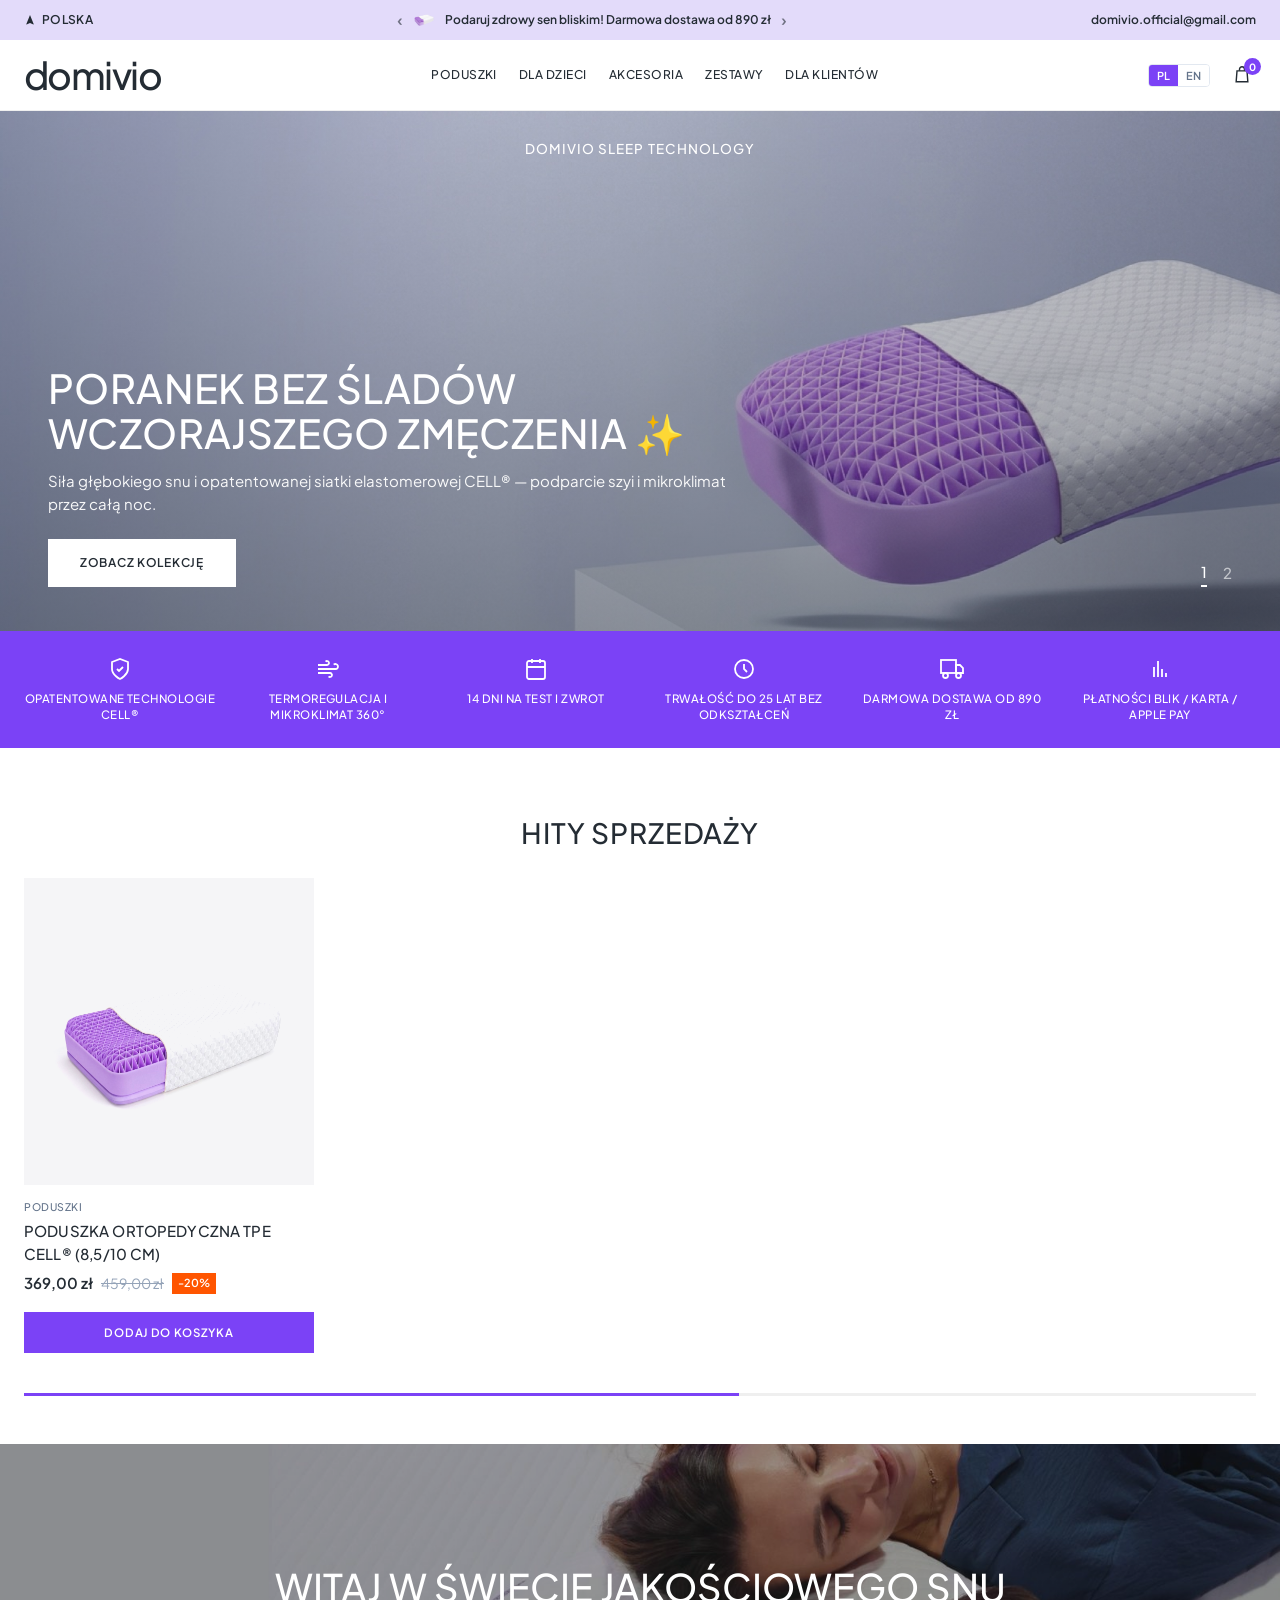
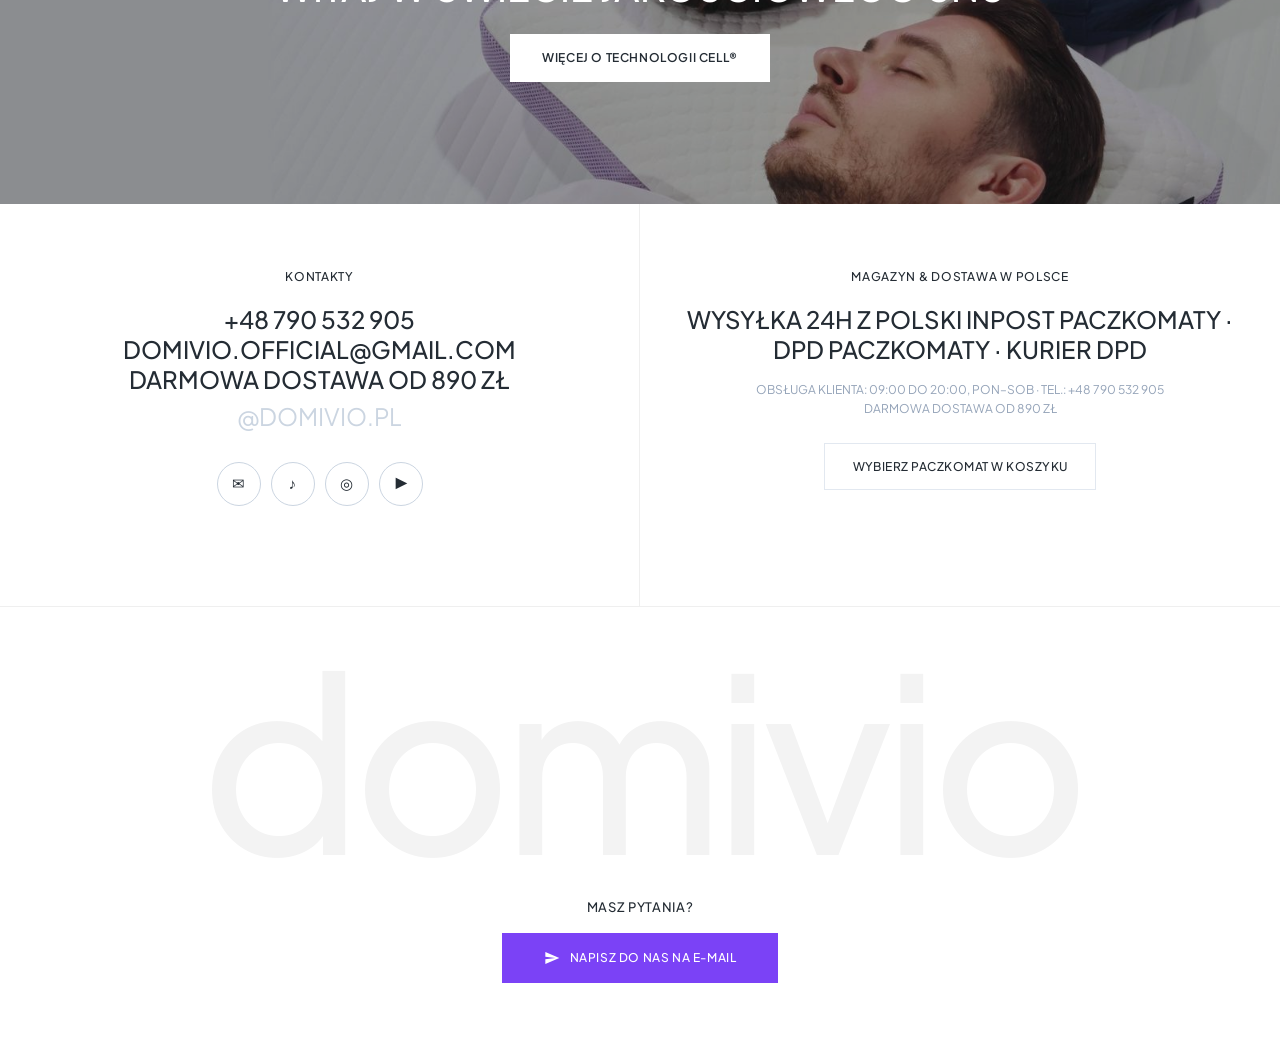
==== index.html @ 20918d2a "Remove header icons, PDP delivery & violet section, add phone +48790532905, enable editable PDP tabs" ====
<!DOCTYPE html>
<html lang="pl">
<head>
  <meta charset="UTF-8" />
  <meta name="viewport" content="width=device-width, initial-scale=1.0" />
  <title>Oficjalny sklep domivio — produkty do snu nowej generacji CELL®</title>
  <meta name="description" content="Innowacyjne poduszki ortopedyczne i materace z hipoalergiczną siatką elastomerową TPE CELL®. Darmowa dostawa od 890 zł." />
  <meta name="theme-color" content="#7B42F6" />
  <meta property="og:type" content="website" />
  <meta property="og:title" content="domivio — Poduszki i materace nowej generacji CELL®" />
  <meta property="og:description" content="Hipoalergiczna siatka elastomerowa TPE CELL® — zero ucisku, mikroklimat 360° i darmowa dostawa od 890 zł." />
  <meta property="og:image" content="darwin_hero_1.jpg" />
  <link rel="preload" as="image" href="darwin_hero_1.jpg" fetchpriority="high" />
  <link rel="preconnect" href="https://fonts.googleapis.com">
  <link rel="preconnect" href="https://fonts.gstatic.com" crossorigin>
  <link href="https://fonts.googleapis.com/css2?family=Inter:wght@400;500;600;700&family=Plus+Jakarta+Sans:wght@400;500;600;700;800&display=swap" rel="stylesheet">
  <link rel="stylesheet" href="styles.css" />
  <script type="application/ld+json">
  {
    "@context": "https://schema.org",
    "@type": "Organization",
    "name": "Domivio Sleep Polska",
    "url": "https://domivio-official.com",
    "email": "domivio.official@gmail.com",
    "description": "Innowacyjne poduszki anatomiczne i materace hybrydowe z siatką elastomerową TPE CELL®."
  }
  </script>
</head>
<body>

  <!-- 1. Top Lavender Announcement Bar (1:1 Darwin) -->
  <div class="dw-topbar">
    <div class="dw-topbar__inner">
      <div class="dw-topbar__city">
        <svg width="12" height="12" viewBox="0 0 24 24" fill="currentColor"><path d="M12 2L4.5 20.29l.71.71L12 18l6.79 3 .71-.71z"/></svg>
        <span data-i18n="top_city">POLSKA</span>
      </div>
      <div class="dw-topbar__promo">
        <span class="dw-topbar__arrow">‹</span>
        <img src="darwin_gift_icon.png" alt="" class="dw-topbar__gift" />
        <span data-i18n="top_promo">Podaruj zdrowy sen bliskim! Darmowa dostawa od 890 zł</span>
        <span class="dw-topbar__arrow">›</span>
      </div>
      <a href="mailto:domivio.official@gmail.com" class="dw-topbar__phone">domivio.official@gmail.com</a>
    </div>
  </div>

  <!-- 2. Main White Sticky Header (1:1 Darwin) -->
  <header class="dw-header">
    <div class="dw-header__inner">
      <a href="#" class="dw-logo" onclick="if(window.closeProductModal) closeProductModal();">domivio</a>

      <nav class="dw-nav">
        <a href="#catalog" class="dw-nav__link" onclick="if(window.closeProductModal) closeProductModal(); filterCatalog('poduszki')" data-i18n="nav_pillows">PODUSZKI</a>
        <a href="#catalog" class="dw-nav__link" onclick="if(window.closeProductModal) closeProductModal(); filterCatalog('dla-dzieci')" data-i18n="nav_kids">DLA DZIECI</a>
        <a href="#catalog" class="dw-nav__link" onclick="if(window.closeProductModal) closeProductModal(); filterCatalog('akcesoria')" data-i18n="nav_accessories">AKCESORIA</a>
        <a href="#catalog" class="dw-nav__link" onclick="if(window.closeProductModal) closeProductModal(); filterCatalog('zestawy')" data-i18n="nav_gifts">ZESTAWY</a>
        <a href="#faq" class="dw-nav__link" onclick="if(window.closeProductModal) closeProductModal();" data-i18n="nav_customers">DLA KLIENTÓW</a>
      </nav>

      <div class="dw-header__icons">
        <div class="dw-lang">
          <button type="button" class="dw-lang__btn is-active" data-lang-btn="pl" onclick="setDomivioLang('pl')">PL</button>
          <button type="button" class="dw-lang__btn" data-lang-btn="en" onclick="setDomivioLang('en')">EN</button>
        </div>
        <button type="button" class="dw-icon-btn dw-bag-btn" onclick="openCartDrawer()" aria-label="Koszyk">
          <svg width="20" height="20" viewBox="0 0 24 24" fill="none" stroke="currentColor" stroke-width="1.7"><path d="M6 7h12l1 13H5L6 7z"/><path d="M9 7V5a3 3 0 0 1 6 0v2"/></svg>
          <span class="dw-bag-badge" id="headerCartCount">0</span>
        </button>
      </div>
    </div>
    <nav class="dw-mobile-nav" aria-label="Kategorie mobilne">
      <a href="#catalog" onclick="if(window.closeProductModal) closeProductModal(); filterCatalog('all')">WSZYSTKIE</a>
      <a href="#catalog" onclick="if(window.closeProductModal) closeProductModal(); filterCatalog('poduszki')" data-i18n="nav_pillows">PODUSZKI</a>
      <a href="#catalog" onclick="if(window.closeProductModal) closeProductModal(); filterCatalog('dla-dzieci')" data-i18n="nav_kids">DLA DZIECI</a>
      <a href="#catalog" onclick="if(window.closeProductModal) closeProductModal(); filterCatalog('akcesoria')" data-i18n="nav_accessories">AKCESORIA</a>
      <a href="#catalog" onclick="if(window.closeProductModal) closeProductModal(); filterCatalog('zestawy')" data-i18n="nav_gifts">ZESTAWY</a>
      <a href="#faq" onclick="if(window.closeProductModal) closeProductModal();" data-i18n="contacts_label">KONTAKTY</a>
    </nav>
  </header>

  <main id="homeMainView">
  <!-- 3. Full-Width Hero Banner Slider (1:1 Darwin) -->
  <section class="dw-hero">
    <div class="dw-hero__slide is-active" id="dwHeroSlide1" style="background-image: url('darwin_hero_1.jpg');">
      <div class="dw-hero__overlay">
        <div class="dw-hero__collab" data-i18n="slide1_collab">DOMIVIO SLEEP TECHNOLOGY</div>
        <div class="dw-hero__bottom">
          <div class="dw-hero__content">
            <h1 class="dw-hero__title" data-i18n="slide1_title">PORANEK BEZ ŚLADÓW WCZORAJSZEGO ZMĘCZENIA ✨</h1>
            <p class="dw-hero__sub" data-i18n="slide1_sub">Siła głębokiego snu i opatentowanej siatki elastomerowej CELL® — podparcie szyi i mikroklimat przez całą noc.</p>
            <a href="#catalog" class="dw-hero__btn" data-i18n="slide1_btn">ZOBACZ KOLEKCJĘ</a>
          </div>
          <div class="dw-hero__pager">
            <button type="button" class="dw-hero__page is-active" onclick="switchDarwinSlide(1)">1</button>
            <button type="button" class="dw-hero__page" onclick="switchDarwinSlide(2)">2</button>
          </div>
        </div>
      </div>
    </div>
    <div class="dw-hero__slide" id="dwHeroSlide2" style="background-image: url('darwin_hero_2.jpg'); display: none;">
      <div class="dw-hero__overlay">
        <div class="dw-hero__collab" data-i18n="slide2_collab">TESTUJ PRZEZ 14 DNI W DOMU</div>
        <div class="dw-hero__bottom">
          <div class="dw-hero__content">
            <h2 class="dw-hero__title" data-i18n="slide2_title">PODUSZKI I MATERACE NOWEJ GENERACJI CELL®</h2>
            <p class="dw-hero__sub" data-i18n="slide2_sub">Elastyczna kratownica TPE redukuje nacisk, zapobiega zagnieceniom na twarzy i odprowadza ciepło 360°.</p>
            <a href="#catalog" class="dw-hero__btn" data-i18n="slide2_btn">WYBIERZ SWÓJ MODEL</a>
          </div>
          <div class="dw-hero__pager">
            <button type="button" class="dw-hero__page" onclick="switchDarwinSlide(1)">1</button>
            <button type="button" class="dw-hero__page is-active" onclick="switchDarwinSlide(2)">2</button>
          </div>
        </div>
      </div>
    </div>
  </section>

  <!-- 4. Electric Violet Feature Strip (#7B42F6 — 1:1 Darwin) -->
  <section class="dw-violet-bar">
    <div class="dw-violet-bar__grid">
      <div class="dw-violet-bar__item">
        <svg width="24" height="24" viewBox="0 0 24 24" fill="none" stroke="currentColor" stroke-width="1.8"><path d="M12 22s8-4 8-10V5l-8-3-8 3v7c0 6 8 10 8 10z"/><path d="M9 12l2 2 4-4"/></svg>
        <span data-i18n="feat_1">OPATENTOWANE TECHNOLOGIE CELL®</span>
      </div>
      <div class="dw-violet-bar__item">
        <svg width="24" height="24" viewBox="0 0 24 24" fill="none" stroke="currentColor" stroke-width="1.8"><path d="M9.59 4.59A2 2 0 1 1 11 8H2m10.59 11.41A2 2 0 1 0 14 16H2m15.73-8.27A2.5 2.5 0 1 1 19.5 12H2"/></svg>
        <span data-i18n="feat_2">TERMOREGULACJA I MIKROKLIMAT 360°</span>
      </div>
      <div class="dw-violet-bar__item">
        <svg width="24" height="24" viewBox="0 0 24 24" fill="none" stroke="currentColor" stroke-width="1.8"><rect x="3" y="4" width="18" height="18" rx="2"/><path d="M16 2v4M8 2v4M3 10h18"/></svg>
        <span data-i18n="feat_3">14 DNI NA TEST I ZWROT</span>
      </div>
      <div class="dw-violet-bar__item">
        <svg width="24" height="24" viewBox="0 0 24 24" fill="none" stroke="currentColor" stroke-width="1.8"><circle cx="12" cy="12" r="9"/><path d="M12 7v5l3 3"/></svg>
        <span data-i18n="feat_4">TRWAŁOŚĆ DO 25 LAT BEZ ODKSZTAŁCEŃ</span>
      </div>
      <div class="dw-violet-bar__item">
        <svg width="24" height="24" viewBox="0 0 24 24" fill="none" stroke="currentColor" stroke-width="1.8"><rect x="1" y="3" width="15" height="13"/><polygon points="16 8 20 8 23 11 23 16 16 16 16 8"/><circle cx="5.5" cy="18.5" r="2.5"/><circle cx="18.5" cy="18.5" r="2.5"/></svg>
        <span data-i18n="feat_5">DARMOWA DOSTAWA OD 890 ZŁ</span>
      </div>
      <div class="dw-violet-bar__item">
        <svg width="24" height="24" viewBox="0 0 24 24" fill="none" stroke="currentColor" stroke-width="1.8"><path d="M6 20V10M10 20V4M14 20v-8M18 20v-4"/></svg>
        <span data-i18n="feat_6">PŁATNOŚCI BLIK / KARTA / APPLE PAY</span>
      </div>
    </div>
  </section>

  <!-- 5. HITY SPRZEDAŻY — Product Grid -->
  <section class="dw-hits" id="catalog">
    <div class="dw-container">
      <h2 class="dw-section-title" data-i18n="hits_title">HITY SPRZEDAŻY</h2>

      <div class="dw-product-grid" id="productGrid"></div>

      <div class="dw-progress-line">
        <div class="dw-progress-line__fill"></div>
      </div>
    </div>
  </section>

  <!-- 8. Full-Width Welcome to Quality Sleep Banner -->
  <section class="dw-welcome-banner" style="background-image: url('darwin_welcome_sleep.jpg');">
    <div class="dw-welcome-banner__overlay">
      <h2 class="dw-welcome-banner__title" data-i18n="welcome_banner_title">WITAJ W ŚWIECIE<br>JAKOŚCIOWEGO SNU</h2>
      <a href="#catalog" class="dw-welcome-banner__btn" data-i18n="welcome_banner_btn">WIĘCEJ O TECHNOLOGII CELL®</a>
    </div>
  </section>

  <!-- 9. Split 50/50 KONTAKTY & MAGAZYN / DOSTAWA Section -->
  <section class="dw-contacts-split" id="faq">
    <div class="dw-contacts-split__col">
      <div class="dw-contacts-split__label" data-i18n="contacts_label">KONTAKTY</div>
      <a href="tel:+48790532905" class="dw-contacts-split__big">+48 790 532 905</a>
      <a href="mailto:domivio.official@gmail.com" class="dw-contacts-split__big">DOMIVIO.OFFICIAL@GMAIL.COM</a>
      <div class="dw-contacts-split__big">DARMOWA DOSTAWA OD 890 ZŁ</div>
      <div class="dw-contacts-split__handle">@DOMIVIO.PL</div>

      <div class="dw-social-circles">
        <a href="mailto:domivio.official@gmail.com" class="dw-social-circle" aria-label="Email">✉</a>
        <a href="#catalog" class="dw-social-circle" aria-label="TikTok">♪</a>
        <a href="#catalog" class="dw-social-circle" aria-label="Instagram">◎</a>
        <a href="#catalog" class="dw-social-circle" aria-label="YouTube">▶</a>
      </div>
    </div>

    <div class="dw-contacts-split__col">
      <div class="dw-contacts-split__label" data-i18n="showroom_label">MAGAZYN & DOSTAWA W POLSCE</div>
      <div class="dw-contacts-split__big" data-i18n="showroom_title">WYSYŁKA 24H Z POLSKI<br>INPOST PACZKOMATY · DPD PACZKOMATY · KURIER DPD</div>
      <p class="dw-contacts-split__hours" data-i18n="showroom_hours">
        OBSŁUGA KLIENTA: 09:00 DO 20:00, PON–SOB · TEL.: +48 790 532 905<br>
        DARMOWA DOSTAWA OD 890 ZŁ
      </p>

      <button type="button" class="dw-outline-btn" onclick="openCartDrawer()" data-i18n="showroom_btn">
        WYBIERZ PACZKOMAT W KOSZYKU
      </button>
    </div>
  </section>
  </main>

  <!-- Full-Page Product View (#pdpPageView) -->
  <main id="pdpPageView" class="dw-pdp" style="display: none;"></main>

  <!-- 10. Giant Watermark Logo + Violet CTA -->
  <section class="dw-watermark-sec">
    <div class="dw-watermark-logo" aria-hidden="true">domivio</div>
    <div class="dw-questions-box">
      <div class="dw-questions-box__label" data-i18n="questions_label">MASZ PYTANIA?</div>
      <a href="mailto:domivio.official@gmail.com" class="dw-questions-box__btn">
        <svg width="16" height="16" viewBox="0 0 24 24" fill="currentColor"><path d="M2.01 21L23 12 2.01 3 2 10l15 2-15 2z"/></svg>
        <span data-i18n="questions_btn">NAPISZ DO NAS NA E-MAIL</span>
      </a>
    </div>
  </section>

  <!-- Product Detail & Bundle Modal -->
  <div class="pdp-modal" id="pdpModal" role="dialog" aria-modal="true">
    <div class="pdp-modal__backdrop" onclick="closeProductModal()"></div>
    <div class="pdp-modal__dialog">
      <button type="button" class="pdp-modal__close" onclick="closeProductModal()">✕</button>
      <div id="pdpModalContent"></div>
    </div>
  </div>

  <!-- Slide-Out Cart Drawer -->
  <div class="cart-drawer" id="cartDrawer" role="dialog" aria-modal="true">
    <div class="cart-drawer__backdrop" onclick="closeCartDrawer()"></div>
    <div class="cart-drawer__panel">
      <div class="cart-drawer__header">
        <div class="cart-drawer__title" data-i18n="cart_title">TWÓJ KOSZYK</div>
        <button type="button" class="cart-drawer__close" onclick="closeCartDrawer()">✕</button>
      </div>

      <!-- Free Shipping Progress Bar -->
      <div class="ship-bar">
        <div class="ship-bar__label" id="shipBarLabel"></div>
        <div class="ship-bar__track">
          <div class="ship-bar__fill" id="shipBarFill"></div>
        </div>
      </div>

      <div class="cart-drawer__body">
        <div id="cartItemsContainer"></div>
        <div id="cartUpsellsContainer"></div>
      </div>

      <div class="cart-drawer__footer" id="cartDrawerFooter">
        <div class="cart-summary-row">
          <span data-i18n="cart_subtotal">Wartość produktów:</span>
          <span id="cartSubtotalVal">0,00 zł</span>
        </div>
        <div class="cart-summary-row" id="cartShippingRow" style="display: none;">
          <span data-i18n="cart_shipping_row">Dostawa:</span>
          <span id="cartShippingVal">0,00 zł</span>
        </div>
        <div class="cart-summary-total">
          <span data-i18n="cart_total">DO ZAPŁATY:</span>
          <span id="cartTotalVal">0,00 zł</span>
        </div>

        <button type="button" class="checkout-btn" onclick="proceedToShopifyCheckout()" data-i18n="cart_checkout_btn">
          PRZEJDŹ DO BEZPIECZNEJ PŁATNOŚCI (BLIK / KARTA) →
        </button>
        <p class="checkout-btn__note" data-i18n="cart_checkout_note">
          Szyfrowana płatność obsługiwana przez Shopify.
        </p>
      </div>
    </div>
  </div>

  <!-- Toast Notification -->
  <div class="toast" id="cartToast">
    <span>✅</span>
    <span id="cartToastMsg">Dodano do koszyka!</span>
  </div>

  <!-- Scripts -->
  <script src="products.js"></script>
  <script src="app.js"></script>
</body>
</html>
---- styles.css ----
/* ==========================================================================
   DOMIVIO (Darwin Sleep 1:1 Polish Edition) — Optimized Storefront Stylesheet
   Palette: #FFFFFF · #F5F5F7 · #242C34 · #7B42F6 (Electric Violet) · #C6FF00 · #FF006B
   ========================================================================== */

*, *::before, *::after {
  box-sizing: border-box;
  margin: 0;
  padding: 0;
}

html {
  scroll-behavior: smooth;
  font-family: 'Plus Jakarta Sans', 'Inter', -apple-system, BlinkMacSystemFont, sans-serif;
  color: #242C34;
  background: #FFFFFF;
  -webkit-font-smoothing: antialiased;
}

body {
  background: #FFFFFF;
  color: #242C34;
  font-family: 'Plus Jakarta Sans', 'Inter', -apple-system, BlinkMacSystemFont, sans-serif;
  line-height: 1.5;
  overflow-x: hidden;
}

a {
  color: inherit;
  text-decoration: none;
}

button, select, input {
  font-family: inherit;
}

button {
  cursor: pointer;
}

.dw-container {
  max-width: 1380px;
  margin: 0 auto;
  padding: 0 24px;
}

/* ── 1. Top Lavender Announcement Bar (#E3DBFA) ─────────────────────────── */
.dw-topbar {
  background: #E3DBFA;
  color: #242C34;
  font-size: 12px;
  font-weight: 600;
  padding: 8px 24px;
}
.dw-topbar__inner {
  max-width: 1380px;
  margin: 0 auto;
  display: flex;
  align-items: center;
  justify-content: space-between;
  gap: 12px;
}
.dw-topbar__city {
  display: inline-flex;
  align-items: center;
  gap: 6px;
  text-transform: uppercase;
  letter-spacing: 0.03em;
}
.dw-topbar__promo {
  display: inline-flex;
  align-items: center;
  gap: 10px;
  font-weight: 600;
}
.dw-topbar__gift {
  width: 22px;
  height: 22px;
  object-fit: contain;
}
.dw-topbar__arrow {
  font-size: 16px;
  opacity: 0.6;
}
.dw-topbar__phone {
  font-weight: 600;
  color: #242C34;
}

/* ── 2. Main White Sticky Header ────────────────────────────────────────── */
.dw-header {
  position: sticky;
  top: 0;
  z-index: 100;
  background: rgba(255, 255, 255, 0.97);
  backdrop-filter: blur(10px);
  -webkit-backdrop-filter: blur(10px);
  border-bottom: 1px solid #EFEFEF;
}
.dw-header__inner {
  max-width: 1380px;
  margin: 0 auto;
  padding: 16px 24px;
  display: flex;
  align-items: center;
  justify-content: space-between;
  gap: 20px;
}
.dw-logo {
  font-size: 38px;
  font-weight: 500;
  letter-spacing: -0.04em;
  color: #242C34;
  line-height: 1;
}
.dw-nav {
  display: flex;
  align-items: center;
  gap: 22px;
  flex-wrap: wrap;
}
.dw-nav__link {
  font-size: 12px;
  font-weight: 500;
  letter-spacing: 0.04em;
  text-transform: uppercase;
  color: #242C34;
  transition: color 0.15s;
}
.dw-nav__link:hover {
  color: #7B42F6;
}
.dw-header__icons {
  display: flex;
  align-items: center;
  gap: 14px;
}
.dw-lang {
  display: inline-flex;
  border: 1px solid #E2E8F0;
  border-radius: 4px;
  overflow: hidden;
  margin-right: 4px;
}
.dw-lang__btn {
  background: #FFFFFF;
  border: none;
  padding: 4px 8px;
  font-size: 11px;
  font-weight: 600;
  color: #64748B;
}
.dw-lang__btn.is-active {
  background: #7B42F6;
  color: #FFFFFF;
}
.dw-icon-btn {
  background: none;
  border: none;
  color: #242C34;
  display: inline-flex;
  align-items: center;
  justify-content: center;
  position: relative;
  padding: 4px;
  transition: color 0.15s;
}
.dw-icon-btn:hover {
  color: #7B42F6;
}
.dw-bag-badge {
  position: absolute;
  top: -3px;
  right: -5px;
  background: #7B42F6;
  color: #FFFFFF;
  font-size: 10px;
  font-weight: 700;
  width: 17px;
  height: 17px;
  border-radius: 50%;
  display: inline-flex;
  align-items: center;
  justify-content: center;
}

/* Mobile Quick-Filter Category Bar (shown on < 960px) */
.dw-mobile-nav {
  display: none;
  overflow-x: auto;
  white-space: nowrap;
  gap: 16px;
  padding: 10px 20px;
  border-top: 1px solid #F1F5F9;
  background: #FFFFFF;
  scrollbar-width: none;
}
.dw-mobile-nav::-webkit-scrollbar {
  display: none;
}
.dw-mobile-nav a {
  font-size: 11.5px;
  font-weight: 600;
  letter-spacing: 0.04em;
  text-transform: uppercase;
  color: #242C34;
  flex-shrink: 0;
}

/* ── 3. Hero Banner Slider ──────────────────────────────────────────────── */
.dw-hero {
  position: relative;
  width: 100%;
  overflow: hidden;
  background: #242C34;
}
.dw-hero__slide {
  width: 100%;
  min-height: 520px;
  background-size: cover;
  background-position: center;
  position: relative;
  display: flex;
}
.dw-hero__overlay {
  width: 100%;
  min-height: 520px;
  background: linear-gradient(180deg, rgba(36, 44, 52, 0.18) 0%, rgba(36, 44, 52, 0.50) 100%);
  padding: 28px 48px 44px;
  display: flex;
  flex-direction: column;
  justify-content: space-between;
  color: #FFFFFF;
}
.dw-hero__collab {
  text-align: center;
  font-size: 13.5px;
  font-weight: 500;
  letter-spacing: 0.08em;
  text-transform: uppercase;
}
.dw-hero__bottom {
  max-width: 1380px;
  width: 100%;
  margin: 0 auto;
  display: flex;
  align-items: flex-end;
  justify-content: space-between;
  gap: 24px;
}
.dw-hero__content {
  max-width: 680px;
}
.dw-hero__title {
  font-size: 40px;
  font-weight: 500;
  line-height: 1.12;
  letter-spacing: 0.01em;
  text-transform: uppercase;
  margin-bottom: 14px;
}
.dw-hero__sub {
  font-size: 15px;
  line-height: 1.5;
  opacity: 0.95;
  margin-bottom: 24px;
}
.dw-hero__btn {
  display: inline-block;
  background: #FFFFFF;
  color: #242C34;
  padding: 15px 32px;
  font-size: 12px;
  font-weight: 600;
  letter-spacing: 0.06em;
  text-transform: uppercase;
  transition: background 0.15s, color 0.15s;
}
.dw-hero__btn:hover {
  background: #7B42F6;
  color: #FFFFFF;
}
.dw-hero__pager {
  display: flex;
  align-items: center;
  gap: 16px;
}
.dw-hero__page {
  background: none;
  border: none;
  color: rgba(255, 255, 255, 0.6);
  font-size: 15px;
  font-weight: 500;
  padding-bottom: 4px;
}
.dw-hero__page.is-active {
  color: #FFFFFF;
  border-bottom: 2px solid #FFFFFF;
}

/* ── 4. Electric Violet Feature Strip (#7B42F6) ─────────────────────────── */
.dw-violet-bar {
  background: #7B42F6;
  color: #FFFFFF;
  padding: 26px 24px;
}
.dw-violet-bar__grid {
  max-width: 1380px;
  margin: 0 auto;
  display: grid;
  grid-template-columns: repeat(6, 1fr);
  gap: 16px;
  text-align: center;
}
.dw-violet-bar__item {
  display: flex;
  flex-direction: column;
  align-items: center;
  gap: 10px;
  font-size: 11.5px;
  font-weight: 500;
  letter-spacing: 0.04em;
  line-height: 1.35;
  text-transform: uppercase;
}

/* ── 5. HITY SPRZEDAŻY & 4-Column Darwin Product Cards ──────────────────── */
.dw-hits {
  padding: 64px 0 48px;
  background: #FFFFFF;
}
.dw-section-title {
  text-align: center;
  font-size: 28px;
  font-weight: 500;
  letter-spacing: 0.03em;
  text-transform: uppercase;
  color: #242C34;
  margin-bottom: 24px;
}
.dw-filter-pills {
  display: flex;
  justify-content: center;
  gap: 10px;
  flex-wrap: wrap;
  margin-bottom: 36px;
}
.dw-filter-pill {
  background: #F5F5F7;
  color: #242C34;
  border: 1px solid transparent;
  padding: 9px 18px;
  font-size: 11.5px;
  font-weight: 600;
  letter-spacing: 0.05em;
  text-transform: uppercase;
  transition: all 0.15s;
}
.dw-filter-pill.is-active,
.dw-filter-pill:hover {
  background: #7B42F6;
  color: #FFFFFF;
}
.dw-product-grid {
  display: grid;
  grid-template-columns: repeat(4, 1fr);
  gap: 24px;
}
.dw-card {
  display: flex;
  flex-direction: column;
}
.dw-card__box {
  background: #F5F5F7;
  position: relative;
  aspect-ratio: 1 / 1.06;
  display: flex;
  align-items: center;
  justify-content: center;
  padding: 28px 24px;
  overflow: hidden;
  cursor: pointer;
}
.dw-card__badges {
  position: absolute;
  top: 14px;
  left: 14px;
  right: 14px;
  display: flex;
  align-items: center;
  gap: 0;
  z-index: 3;
}
.dw-badge {
  width: 42px;
  height: 42px;
  flex-shrink: 0;
  display: inline-flex;
  align-items: center;
  justify-content: center;
  font-size: 10.5px;
  font-weight: 700;
  text-transform: uppercase;
  letter-spacing: 0.03em;
}
.dw-badge--hit {
  background: #C6FF00;
  color: #111111;
}
.dw-badge--sale {
  background: #FF006B;
  color: #FFFFFF;
}
.dw-badge--new {
  background: #7B42F6;
  color: #FFFFFF;
}
.dw-card__spec {
  margin-left: 10px;
  font-size: 11px;
  font-weight: 500;
  color: #242C34;
  line-height: 1.3;
  white-space: pre-line;
}
.dw-card__img {
  width: 100%;
  max-height: 86%;
  object-fit: contain;
  mix-blend-mode: multiply;
  filter: brightness(1.04) contrast(1.04);
  transition: transform 0.3s ease;
}
.dw-card__box:hover .dw-card__img {
  transform: scale(1.04);
}
.dw-card__atc-overlay {
  display: none !important;
}
.dw-card__info {
  padding-top: 14px;
  display: flex;
  flex-direction: column;
  gap: 5px;
}
.dw-card__cat {
  font-size: 10.5px;
  font-weight: 500;
  letter-spacing: 0.05em;
  text-transform: uppercase;
  color: #64748B;
}
.dw-card__title {
  font-size: 15px;
  font-weight: 500;
  color: #242C34;
  text-transform: uppercase;
  letter-spacing: 0.01em;
  cursor: pointer;
}
.dw-card__title:hover {
  color: #7B42F6;
}
.dw-card__price-row {
  display: flex;
  align-items: center;
  gap: 8px;
  margin-top: 2px;
}
.dw-card__price {
  font-size: 15px;
  font-weight: 600;
  color: #242C34;
}
.dw-card__old {
  font-size: 14px;
  color: #94A3B8;
  text-decoration: line-through;
}
.dw-card__disc {
  background: #FF5500;
  color: #FFFFFF;
  font-size: 11px;
  font-weight: 600;
  padding: 2px 6px;
}
.dw-card__split {
  display: flex;
  align-items: center;
  gap: 6px;
  margin-top: 4px;
  font-size: 12px;
  color: #242C34;
}
.dw-card__split-pill {
  background: #7B42F6;
  color: #FFFFFF;
  font-size: 11.5px;
  font-weight: 600;
  padding: 2px 8px;
  border-radius: 3px;
  display: inline-flex;
  align-items: center;
  gap: 5px;
}
.dw-card__size-row {
  display: flex;
  align-items: center;
  gap: 10px;
  margin-top: 8px;
  font-size: 12px;
  color: #94A3B8;
}
.dw-card__size-select {
  border: none;
  border-bottom: 1px solid #CBD5E1;
  background: transparent;
  font-size: 12.5px;
  color: #242C34;
  padding: 3px 18px 3px 0;
  flex: 1;
  max-width: 180px;
  cursor: pointer;
}
.dw-card__mobile-atc {
  display: block;
  margin-top: 12px;
  background: #7B42F6;
  color: #FFFFFF;
  border: none;
  padding: 13px 16px;
  font-size: 11.5px;
  font-weight: 600;
  letter-spacing: 0.06em;
  text-transform: uppercase;
  width: 100%;
  cursor: pointer;
  transition: background 0.15s ease;
}
.dw-card__mobile-atc:hover {
  background: #672EE3;
}
.dw-progress-line {
  margin-top: 40px;
  width: 100%;
  height: 3px;
  background: #EFEFEF;
}
.dw-progress-line__fill {
  width: 58%;
  height: 100%;
  background: #7B42F6;
}

/* ── 6. Full-Width Interactive KATALOG Banner ───────────────────────────── */
.dw-catalog-banner {
  width: 100%;
  min-height: 540px;
  background-size: cover;
  background-position: center;
  position: relative;
}
.dw-catalog-banner__overlay {
  min-height: 540px;
  background: rgba(36, 44, 52, 0.22);
  padding: 48px 24px;
  display: flex;
  flex-direction: column;
  justify-content: space-between;
  align-items: center;
}
.dw-catalog-banner__title {
  color: #FFFFFF;
  font-size: 28px;
  font-weight: 500;
  letter-spacing: 0.04em;
  text-transform: uppercase;
}
.dw-catalog-tiles {
  max-width: 1380px;
  width: 100%;
  display: grid;
  grid-template-columns: repeat(7, 1fr);
  gap: 12px;
  margin: auto 0;
}
.dw-catalog-tile {
  aspect-ratio: 1 / 1;
  display: flex;
  align-items: center;
  justify-content: center;
  text-align: center;
  color: #FFFFFF;
  font-size: 12.5px;
  font-weight: 500;
  letter-spacing: 0.05em;
  text-transform: uppercase;
  transition: all 0.2s ease;
  padding: 12px;
}
.dw-catalog-tile.is-active,
.dw-catalog-tile:hover {
  background: #FFFFFF;
  color: #7B42F6;
}

/* ── 7. Split 50/50 OPINIE Section ──────────────────────────────────────── */
.dw-reviews {
  padding-top: 64px;
  background: #FFFFFF;
}
.dw-reviews__head {
  text-align: center;
  margin-bottom: 40px;
}
.dw-reviews__sub {
  font-size: 13px;
  color: #64748B;
  margin-top: -12px;
}
.dw-reviews__split {
  display: grid;
  grid-template-columns: 1fr 1fr;
  min-height: 520px;
  border-top: 1px solid #EFEFEF;
}
.dw-reviews__left {
  background: #7B42F6;
  color: #FFFFFF;
  padding: 64px 56px;
  display: flex;
  flex-direction: column;
  align-items: center;
  justify-content: center;
  text-align: center;
}
.dw-reviews__stars {
  font-size: 18px;
  letter-spacing: 4px;
  margin-bottom: 24px;
}
.dw-reviews__author {
  font-size: 14px;
  margin-bottom: 18px;
}
.dw-reviews__quote {
  font-size: 16px;
  line-height: 1.55;
  max-width: 520px;
  margin-bottom: 28px;
}
.dw-reviews__prod-tag {
  display: inline-flex;
  align-items: center;
  gap: 12px;
  text-align: left;
  cursor: pointer;
}
.dw-reviews__prod-tag img {
  width: 44px;
  height: 44px;
  object-fit: contain;
}
.dw-reviews__prod-tag span {
  display: block;
  font-size: 10px;
  opacity: 0.75;
  letter-spacing: 0.05em;
}
.dw-reviews__prod-tag strong {
  font-size: 12px;
  text-decoration: underline;
}
.dw-reviews__right {
  background: #FFFFFF;
  color: #242C34;
  padding: 64px 56px;
  display: flex;
  flex-direction: column;
  align-items: center;
  justify-content: center;
  text-align: center;
}
.dw-reviews__avatars {
  display: flex;
  gap: 14px;
  margin-bottom: 32px;
}
.dw-avatar {
  width: 66px;
  height: 66px;
  border-radius: 50%;
  padding: 2px;
  border: 2px solid #CBD5E1;
  overflow: hidden;
  transition: border-color 0.2s, transform 0.2s;
}
.dw-avatar:hover {
  transform: scale(1.05);
}
.dw-avatar.is-active {
  border-color: #7B42F6;
}
.dw-avatar img {
  width: 100%;
  height: 100%;
  border-radius: 50%;
  object-fit: cover;
}
.dw-reviews__story-text {
  font-size: 16px;
  line-height: 1.55;
  max-width: 520px;
  margin-bottom: 28px;
}
.dw-reviews__story-author {
  font-size: 13px;
  font-weight: 600;
}
.dw-reviews__story-role {
  font-size: 12px;
  color: #64748B;
  margin-top: 4px;
}
.dw-reviews__nums {
  display: flex;
  gap: 16px;
  margin-top: 28px;
  font-size: 13px;
  color: #94A3B8;
}
.dw-reviews__nums .is-active {
  color: #242C34;
  font-weight: 600;
  border-bottom: 2px solid #242C34;
}

/* ── 8. Full-Width Welcome Banner ───────────────────────────────────────── */
.dw-welcome-banner {
  width: 100%;
  min-height: 360px;
  background-size: cover;
  background-position: center;
}
.dw-welcome-banner__overlay {
  min-height: 360px;
  background: rgba(36, 44, 52, 0.25);
  display: flex;
  flex-direction: column;
  align-items: center;
  justify-content: center;
  text-align: center;
  padding: 40px 24px;
  color: #FFFFFF;
}
.dw-welcome-banner__title {
  font-size: 38px;
  font-weight: 500;
  line-height: 1.18;
  text-transform: uppercase;
  margin-bottom: 24px;
}
.dw-welcome-banner__btn {
  background: #FFFFFF;
  color: #242C34;
  padding: 15px 32px;
  font-size: 12px;
  font-weight: 600;
  letter-spacing: 0.05em;
  text-transform: uppercase;
  transition: background 0.15s, color 0.15s;
}
.dw-welcome-banner__btn:hover {
  background: #7B42F6;
  color: #FFFFFF;
}

/* ── 9. Split 50/50 KONTAKTY & SHOWROOM ─────────────────────────────────── */
.dw-contacts-split {
  display: grid;
  grid-template-columns: 1fr 1fr;
  border-bottom: 1px solid #EFEFEF;
}
.dw-contacts-split__col {
  padding: 64px 40px;
  display: flex;
  flex-direction: column;
  align-items: center;
  text-align: center;
}
.dw-contacts-split__col:first-child {
  border-right: 1px solid #EFEFEF;
}
.dw-contacts-split__label {
  font-size: 12px;
  font-weight: 500;
  letter-spacing: 0.06em;
  text-transform: uppercase;
  margin-bottom: 18px;
}
.dw-contacts-split__big {
  font-size: 24px;
  font-weight: 500;
  line-height: 1.25;
  color: #242C34;
  text-transform: uppercase;
}
.dw-contacts-split__handle {
  font-size: 24px;
  color: #CBD5E1;
  margin-top: 4px;
}
.dw-social-circles {
  display: flex;
  gap: 10px;
  margin: 28px 0 36px;
}
.dw-social-circle {
  width: 44px;
  height: 44px;
  border-radius: 50%;
  border: 1px solid #CBD5E1;
  display: inline-flex;
  align-items: center;
  justify-content: center;
  font-size: 15px;
  color: #242C34;
  transition: border-color 0.15s, color 0.15s;
}
.dw-social-circle:hover {
  border-color: #7B42F6;
  color: #7B42F6;
}
.dw-contacts-split__hours {
  font-size: 12px;
  color: #94A3B8;
  line-height: 1.65;
  margin: 16px 0 24px;
  text-transform: uppercase;
  white-space: pre-line;
}
.dw-outline-btn {
  background: #FFFFFF;
  color: #242C34;
  border: 1px solid #E2E8F0;
  padding: 15px 28px;
  font-size: 12px;
  font-weight: 500;
  letter-spacing: 0.04em;
  text-transform: uppercase;
  margin-bottom: 36px;
  transition: border-color 0.15s, color 0.15s;
}
.dw-outline-btn:hover {
  border-color: #7B42F6;
  color: #7B42F6;
}
.dw-contacts-split__img {
  width: 100%;
  max-width: 340px;
  aspect-ratio: 1 / 1;
  overflow: hidden;
  margin-top: auto;
}
.dw-contacts-split__img img {
  width: 100%;
  height: 100%;
  object-fit: cover;
}

/* ── 10. Giant Watermark Logo + Violet CTA + Footer ─────────────────────── */
.dw-watermark-sec {
  padding: 40px 24px 56px;
  text-align: center;
  overflow: hidden;
}
.dw-watermark-logo {
  font-size: clamp(72px, 19vw, 280px);
  font-weight: 500;
  color: #F3F3F3;
  line-height: 0.9;
  letter-spacing: -0.04em;
  user-select: none;
  margin-bottom: 32px;
}
.dw-questions-box__label {
  font-size: 13px;
  font-weight: 500;
  letter-spacing: 0.05em;
  text-transform: uppercase;
  margin-bottom: 16px;
}
.dw-questions-box__btn {
  display: inline-flex;
  align-items: center;
  justify-content: center;
  gap: 10px;
  background: #7B42F6;
  color: #FFFFFF;
  padding: 16px 42px;
  font-size: 12px;
  font-weight: 500;
  letter-spacing: 0.05em;
  text-transform: uppercase;
  transition: background 0.15s;
}
.dw-questions-box__btn:hover {
  background: #672EE3;
}

.dw-footer {
  padding: 48px 0 64px;
  border-top: 1px solid #EFEFEF;
  background: #FFFFFF;
}
.dw-footer__grid {
  display: grid;
  grid-template-columns: 1.6fr 1fr 1fr 0.8fr;
  gap: 40px;
}
.dw-footer__heading {
  font-size: 13px;
  font-weight: 500;
  letter-spacing: 0.04em;
  text-transform: uppercase;
  color: #242C34;
  margin-bottom: 18px;
}
.dw-sub-form {
  display: flex;
  margin-bottom: 14px;
}
.dw-sub-form input {
  flex: 1;
  background: #F5F5F7;
  border: none;
  padding: 15px 16px;
  font-size: 13px;
}
.dw-sub-form button {
  background: #242C34;
  color: #FFFFFF;
  border: none;
  padding: 0 24px;
  font-size: 12px;
  font-weight: 500;
  letter-spacing: 0.04em;
  text-transform: uppercase;
}
.dw-sub-consent {
  display: flex;
  align-items: flex-start;
  gap: 8px;
  font-size: 11px;
  color: #64748B;
  line-height: 1.4;
  margin-bottom: 24px;
}
.dw-footer__contact-mail a {
  font-size: 13px;
  font-weight: 600;
  text-decoration: underline;
}
.dw-footer__col {
  display: flex;
  flex-direction: column;
  gap: 10px;
  font-size: 13px;
  color: #242C34;
}
.dw-footer__col a:hover {
  color: #7B42F6;
}

/* ── 11. 1:1 Darwin Full-Page Product View (.dw-pdp) ────────────────────── */
.dw-pdp {
  background: #FFFFFF;
}
.dw-pdp__breadcrumbs {
  padding: 20px 0 18px;
  font-size: 12.5px;
  color: #64748B;
  display: flex;
  align-items: center;
  gap: 8px;
  flex-wrap: wrap;
}
.dw-pdp__breadcrumbs a {
  text-decoration: underline;
  color: #64748B;
}
.dw-pdp__breadcrumbs a:hover {
  color: #7B42F6;
}
.dw-pdp__breadcrumbs .is-current {
  color: #94A3B8;
}
.dw-pdp__main {
  display: grid;
  grid-template-columns: 1.05fr 0.95fr;
  gap: 64px;
  align-items: start;
  padding-bottom: 64px;
}
.dw-pdp__gallery {
  display: flex;
  flex-direction: column;
  gap: 16px;
}
.dw-pdp__img-box {
  background: #F5F5F7;
  position: relative;
  aspect-ratio: 1 / 1.04;
  display: flex;
  flex-direction: column;
  align-items: center;
  justify-content: center;
  padding: 36px 28px;
  overflow: hidden;
}
.dw-pdp__img-badges {
  position: absolute;
  top: 0;
  left: 0;
  display: flex;
  z-index: 3;
}
.dw-pdp__img-actions {
  position: absolute;
  top: 18px;
  right: 20px;
  display: flex;
  align-items: center;
  gap: 14px;
  z-index: 3;
}
.dw-pdp__action-icon {
  background: none;
  border: none;
  color: #242C34;
  padding: 2px;
  transition: color 0.15s;
}
.dw-pdp__action-icon:hover {
  color: #7B42F6;
}
.dw-pdp__collab-head {
  text-align: center;
  margin-bottom: 12px;
  z-index: 2;
}
.dw-pdp__collab-brand {
  font-size: 46px;
  font-weight: 500;
  color: #475569;
  letter-spacing: -0.02em;
  line-height: 1.05;
}
.dw-pdp__collab-brand span {
  color: #8B5CF6;
  font-weight: 400;
  margin: 0 8px;
}
.dw-pdp__collab-sub {
  font-size: 18px;
  font-weight: 500;
  color: #475569;
  margin-top: 4px;
}
.dw-pdp__img {
  width: 100%;
  max-height: 86%;
  object-fit: contain;
  mix-blend-mode: multiply;
  filter: brightness(1.04) contrast(1.04);
}
.dw-pdp__info {
  position: sticky;
  top: 94px;
  max-width: 500px;
  padding-top: 8px;
}
.dw-pdp__title-row {
  display: flex;
  align-items: baseline;
  justify-content: space-between;
  gap: 12px;
  flex-wrap: wrap;
  margin-bottom: 8px;
}
.dw-pdp__title {
  font-size: 16px;
  font-weight: 500;
  color: #242C34;
  text-transform: uppercase;
  letter-spacing: 0.02em;
}
.dw-pdp__sale-word {
  color: #FF006B;
  margin-left: 6px;
  font-weight: 500;
}
.dw-pdp__reviews-link {
  font-size: 12.5px;
  color: #242C34;
  white-space: nowrap;
}
.dw-pdp__star {
  color: #7B42F6;
  font-weight: 600;
}
.dw-pdp__rev-u {
  text-decoration: underline;
}
.dw-pdp__price-row {
  display: flex;
  align-items: center;
  gap: 12px;
  margin-bottom: 10px;
}
.dw-pdp__price {
  font-size: 24px;
  font-weight: 600;
  color: #242C34;
}
.dw-pdp__old {
  font-size: 15px;
  color: #94A3B8;
  text-decoration: line-through;
}
.dw-pdp__disc {
  background: #FF5500;
  color: #FFFFFF;
  font-size: 12px;
  font-weight: 600;
  padding: 3px 7px;
  border-radius: 2px;
}
.dw-pdp__bonus-row {
  display: flex;
  align-items: center;
  gap: 8px;
  font-size: 12px;
  color: #242C34;
  margin-bottom: 16px;
}
.dw-pdp__bonus-badge {
  width: 18px;
  height: 18px;
  border-radius: 50%;
  background: #242C34;
  color: #FFFFFF;
  font-size: 10.5px;
  font-weight: 700;
  display: inline-flex;
  align-items: center;
  justify-content: center;
}
.dw-pdp__pills-row {
  display: flex;
  flex-wrap: wrap;
  gap: 8px;
  margin-bottom: 10px;
}
.dw-pdp__spec-pill {
  background: #F5F5F7;
  color: #242C34;
  font-size: 12px;
  font-weight: 500;
  padding: 5px 14px;
  border-radius: 20px;
}
.dw-pdp__pvz-row {
  margin-bottom: 22px;
}
.dw-pdp__pvz-pill {
  background: #0066FF;
  color: #FFFFFF;
  border: none;
  border-radius: 20px;
  padding: 5px 14px;
  font-size: 12px;
  font-weight: 500;
  display: inline-flex;
  align-items: center;
  gap: 6px;
}
.dw-pdp__gift-box {
  background: #E6DEFC;
  color: #242C34;
  padding: 16px 20px;
  font-size: 13.5px;
  line-height: 1.5;
  margin-bottom: 22px;
}
.dw-pdp__gift-box strong {
  text-decoration: underline;
  cursor: pointer;
}
.dw-pdp__desc {
  font-size: 14px;
  line-height: 1.62;
  color: #242C34;
  margin-bottom: 22px;
}
.dw-pdp__options {
  display: flex;
  flex-direction: column;
  gap: 12px;
  margin-bottom: 18px;
}
.dw-pdp__opt-row {
  display: flex;
  align-items: center;
  gap: 12px;
  font-size: 12.5px;
  color: #64748B;
}
.dw-pdp__opt-select {
  flex: 1;
  border: none;
  border-bottom: 1px solid #CBD5E1;
  background: transparent;
  padding: 5px 0;
  font-size: 13px;
  color: #242C34;
  font-weight: 500;
}
.dw-pdp__pack-pills {
  display: flex;
  gap: 8px;
  flex-wrap: wrap;
}
.dw-pdp__pack-pill {
  flex: 1;
  background: #F5F5F7;
  border: 1px solid transparent;
  padding: 9px 10px;
  font-size: 12px;
  font-weight: 500;
  color: #242C34;
  transition: all 0.15s;
}
.dw-pdp__pack-pill span {
  color: #7B42F6;
  font-weight: 700;
}
.dw-pdp__pack-pill.is-active {
  border-color: #7B42F6;
  background: #F6F3FF;
}
.dw-pdp__addon {
  display: flex;
  align-items: center;
  gap: 8px;
  padding: 10px 0;
  font-size: 11.5px;
  cursor: pointer;
  user-select: none;
  margin-bottom: 8px;
}
.dw-pdp__addon-icon {
  font-size: 15px;
  color: #242C34;
  font-weight: 600;
}
.dw-pdp__addon.is-selected .dw-pdp__addon-icon {
  color: #7B42F6;
}
.dw-pdp__addon-verb {
  font-weight: 600;
  color: #242C34;
  letter-spacing: 0.03em;
}
.dw-pdp__addon-thumb {
  width: 24px;
  height: 24px;
  background: #F5F5F7;
  object-fit: contain;
}
.dw-pdp__addon-title {
  color: #94A3B8;
  text-transform: uppercase;
  letter-spacing: 0.02em;
}
.dw-pdp__addon.is-selected .dw-pdp__addon-title {
  color: #7B42F6;
  font-weight: 600;
}
.dw-pdp__atc-btn {
  width: 100%;
  background: #242C34;
  color: #FFFFFF;
  border: none;
  padding: 18px 24px;
  font-size: 12.5px;
  font-weight: 500;
  letter-spacing: 0.05em;
  text-transform: uppercase;
  margin-bottom: 12px;
  transition: background 0.15s;
}
.dw-pdp__atc-btn:hover {
  background: #7B42F6;
}
.dw-pdp__splits {
  display: grid;
  grid-template-columns: 1fr 1fr;
  gap: 10px;
  margin-bottom: 24px;
}
.dw-pdp__split-box {
  background: #F5F5F7;
  padding: 12px 14px;
  display: flex;
  align-items: center;
  justify-content: space-between;
  font-size: 12px;
  color: #242C34;
}
.dw-pdp__split-left {
  display: inline-flex;
  align-items: center;
  gap: 8px;
  font-weight: 600;
}
.dw-pdp__split-logo {
  width: 22px;
  height: 22px;
  border-radius: 5px;
  display: inline-flex;
  align-items: center;
  justify-content: center;
  font-size: 10px;
  font-weight: 700;
}
.dw-pdp__split-logo--raty {
  background: #242C34;
  color: #FACC15;
}
.dw-pdp__split-logo--split {
  background: #16A34A;
  color: #FFFFFF;
  border-radius: 50%;
}
.dw-pdp__split-val {
  font-weight: 500;
}
.dw-pdp__consult-row {
  text-align: center;
  margin: 26px 0 32px;
}
.dw-pdp__consult-link {
  display: inline-flex;
  align-items: center;
  gap: 8px;
  font-size: 12px;
  font-weight: 500;
  letter-spacing: 0.04em;
  text-transform: uppercase;
  color: #242C34;
}
.dw-pdp__consult-link span:last-child {
  text-decoration: underline;
}
.dw-pdp__consult-dot {
  color: #7B42F6;
  font-size: 10px;
}
.dw-pdp__tabs-bar {
  display: flex;
  align-items: center;
  justify-content: space-between;
  padding: 16px 0;
  margin-bottom: 18px;
}
.dw-pdp__tab-btn {
  background: none;
  border: none;
  font-size: 12.5px;
  font-weight: 500;
  letter-spacing: 0.04em;
  text-transform: uppercase;
  color: #242C34;
}
.dw-pdp__tab-btn:hover,
.dw-pdp__tab-btn.is-open {
  color: #7B42F6;
}
.dw-pdp__tab-drawer {
  background: #F5F5F7;
  padding: 18px 20px;
  font-size: 13px;
  line-height: 1.55;
  color: #242C34;
  margin-bottom: 24px;
}
.dw-pdp__tab-drawer ul {
  list-style: none;
  margin-top: 10px;
  display: flex;
  flex-direction: column;
  gap: 6px;
}
.dw-pdp__spec-line {
  display: flex;
  justify-content: space-between;
  gap: 12px;
  padding: 6px 0;
  border-bottom: 1px solid #E2E8F0;
}
.dw-pdp__spec-line:last-child {
  border-bottom: none;
}
.dw-pdp__delivery {
  margin-top: 16px;
}
.dw-pdp__del-head {
  display: flex;
  align-items: center;
  justify-content: space-between;
  padding-bottom: 14px;
  font-size: 12px;
  font-weight: 500;
  letter-spacing: 0.04em;
  text-transform: uppercase;
  color: #242C34;
}
.dw-pdp__del-head button {
  background: none;
  border: none;
  font-size: 12px;
  color: #94A3B8;
  text-decoration: underline;
  text-transform: uppercase;
}
.dw-pdp__del-row {
  display: flex;
  align-items: flex-start;
  justify-content: space-between;
  gap: 16px;
  padding: 18px 0;
  border-top: 1px solid #EFEFEF;
  font-size: 12.5px;
}
.dw-pdp__del-title {
  font-weight: 500;
  letter-spacing: 0.03em;
  text-transform: uppercase;
  color: #242C34;
}
.dw-pdp__del-meta {
  text-align: right;
  display: flex;
  flex-direction: column;
  gap: 3px;
}
.dw-pdp__del-meta strong {
  font-weight: 500;
  color: #242C34;
}
.dw-pdp__del-meta span {
  font-size: 11.5px;
  color: #94A3B8;
}
.dw-pdp__del-free {
  color: #7B42F6 !important;
  font-weight: 500 !important;
  text-transform: uppercase;
}

/* Full-Width Electric Violet Feature Showcase Section (Screenshot 1) */
.dw-pdp__violet-sec {
  background: #7B42F6;
  color: #FFFFFF;
  padding: 84px 0;
}
.dw-pdp__violet-grid {
  display: grid;
  grid-template-columns: 0.85fr 1.15fr;
  gap: 48px;
  align-items: stretch;
}
.dw-pdp__vf-left {
  display: flex;
  flex-direction: column;
}
.dw-pdp__vf-brand {
  font-size: 13px;
  font-weight: 500;
  letter-spacing: 0.05em;
  text-transform: uppercase;
  margin-bottom: 36px;
}
.dw-pdp__vf-list {
  display: flex;
  flex-direction: column;
  flex: 1;
  gap: 20px;
}
.dw-pdp__vf-item {
  cursor: pointer;
}
.dw-pdp__vf-item.is-active {
  margin-bottom: auto;
  padding-bottom: 32px;
}
.dw-pdp__vf-title {
  font-size: 22px;
  font-weight: 500;
  letter-spacing: 0.02em;
  text-transform: uppercase;
  color: rgba(255, 255, 255, 0.45);
  transition: color 0.15s;
}
.dw-pdp__vf-item.is-active .dw-pdp__vf-title,
.dw-pdp__vf-item:hover .dw-pdp__vf-title {
  color: #FFFFFF;
}
.dw-pdp__vf-desc {
  margin-top: 18px;
  font-size: 14.5px;
  line-height: 1.55;
  max-width: 410px;
  color: rgba(255, 255, 255, 0.95);
}
.dw-pdp__vf-right {
  width: 100%;
  overflow: hidden;
}
.dw-pdp__vf-img {
  width: 100%;
  height: 100%;
  max-height: 520px;
  object-fit: cover;
  display: block;
}

/* ── 11b. Product Detail Modal & Quantity Bundles (Darwin Sleep Style) ──── */
.pdp-modal {
  position: fixed;
  inset: 0;
  z-index: 950;
  display: none;
  align-items: center;
  justify-content: center;
  padding: 20px;
}
.pdp-modal.is-open {
  display: flex;
}
.pdp-modal__backdrop {
  position: absolute;
  inset: 0;
  background: rgba(36, 44, 52, 0.55);
  backdrop-filter: blur(4px);
}
.pdp-modal__dialog {
  position: relative;
  z-index: 2;
  background: #FFFFFF;
  max-width: 900px;
  width: 100%;
  max-height: 90vh;
  overflow-y: auto;
  padding: 36px;
  box-shadow: 0 24px 60px rgba(36, 44, 52, 0.22);
}
.pdp-modal__close {
  position: absolute;
  top: 16px;
  right: 16px;
  width: 36px;
  height: 36px;
  border: 1px solid #E2E8F0;
  background: #FFFFFF;
  color: #242C34;
  font-size: 16px;
  display: inline-flex;
  align-items: center;
  justify-content: center;
}
.pdp-modal__grid {
  display: grid;
  grid-template-columns: 1fr 1.1fr;
  gap: 32px;
  align-items: start;
}
.pdp-modal__main-img {
  background: #F5F5F7;
  aspect-ratio: 1 / 1;
  display: flex;
  align-items: center;
  justify-content: center;
  padding: 24px;
  margin-bottom: 12px;
}
.pdp-modal__main-img img {
  width: 100%;
  height: 100%;
  object-fit: contain;
}
.pdp-modal__thumbs {
  display: flex;
  gap: 10px;
}
.pdp-modal__thumb {
  width: 64px;
  height: 64px;
  background: #F5F5F7;
  border: 1.5px solid transparent;
  padding: 6px;
  cursor: pointer;
}
.pdp-modal__thumb.is-active {
  border-color: #7B42F6;
}
.pdp-modal__thumb img {
  width: 100%;
  height: 100%;
  object-fit: contain;
}

.qty-packs {
  margin: 16px 0;
}
.qty-packs__header {
  font-size: 11px;
  font-weight: 600;
  text-transform: uppercase;
  letter-spacing: 0.05em;
  color: #64748B;
  margin-bottom: 10px;
}
.qty-packs__grid {
  display: grid;
  grid-template-columns: repeat(3, 1fr);
  gap: 10px;
}
.qty-pack {
  position: relative;
  background: #F5F5F7;
  border: 1.5px solid transparent;
  padding: 14px 8px 10px;
  display: flex;
  flex-direction: column;
  align-items: center;
  gap: 3px;
  text-align: center;
  transition: all 0.15s;
}
.qty-pack.is-selected {
  background: #F6F3FF;
  border-color: #7B42F6;
}
.qty-pack__ribbon {
  position: absolute;
  top: -9px;
  background: #7B42F6;
  color: #FFFFFF;
  font-size: 9.5px;
  font-weight: 600;
  padding: 2px 7px;
  letter-spacing: 0.04em;
}
.qty-pack__title {
  font-size: 11.5px;
  font-weight: 600;
  color: #242C34;
}
.qty-pack__price {
  font-size: 15px;
  font-weight: 700;
  color: #242C34;
}
.qty-pack__old {
  font-size: 11px;
  text-decoration: line-through;
  color: #94A3B8;
}
.qty-pack__note {
  font-size: 10px;
  color: #64748B;
}

.btn-yellow {
  background: #7B42F6;
  color: #FFFFFF;
  border: none;
  padding: 15px 24px;
  font-size: 12.5px;
  font-weight: 600;
  letter-spacing: 0.05em;
  text-transform: uppercase;
  transition: background 0.15s;
}
.btn-yellow:hover {
  background: #672EE3;
}

/* ── 12. Slide-Out Cart Drawer (Darwin Sleep Style) ────────────────────── */
.cart-drawer {
  position: fixed;
  inset: 0;
  z-index: 1000;
  display: none;
}
.cart-drawer.is-open {
  display: block;
}
.cart-drawer__backdrop {
  position: absolute;
  inset: 0;
  background: rgba(36, 44, 52, 0.55);
  backdrop-filter: blur(3px);
}
.cart-drawer__panel {
  position: absolute;
  top: 0;
  right: 0;
  bottom: 0;
  width: 100%;
  max-width: 460px;
  background: #FFFFFF;
  display: flex;
  flex-direction: column;
  z-index: 2;
  box-shadow: -12px 0 40px rgba(36, 44, 52, 0.15);
}
.cart-drawer__header {
  padding: 18px 24px;
  background: #242C34;
  color: #FFFFFF;
  display: flex;
  align-items: center;
  justify-content: space-between;
}
.cart-drawer__title {
  font-size: 15px;
  font-weight: 600;
  letter-spacing: 0.06em;
  text-transform: uppercase;
}
.cart-drawer__close {
  width: 32px;
  height: 32px;
  border: 1px solid rgba(255, 255, 255, 0.25);
  background: transparent;
  color: #FFFFFF;
  font-size: 15px;
}

.ship-bar {
  padding: 12px 24px;
  background: #F6F3FF;
  border-bottom: 1px solid #E9E2FF;
}
.ship-bar__label {
  font-size: 12px;
  font-weight: 600;
  margin-bottom: 6px;
  color: #242C34;
}
.ship-bar__track {
  width: 100%;
  height: 6px;
  background: #E2E8F0;
  overflow: hidden;
}
.ship-bar__fill {
  height: 100%;
  background: #7B42F6;
  width: 0%;
  transition: width 0.35s ease;
}

.cart-drawer__body {
  flex: 1;
  overflow-y: auto;
  padding: 20px 24px;
  display: flex;
  flex-direction: column;
  gap: 16px;
}
.cart-item {
  display: grid;
  grid-template-columns: 68px 1fr auto;
  gap: 14px;
  align-items: center;
  padding: 12px;
  background: #F5F5F7;
}
.cart-item__img {
  width: 68px;
  height: 68px;
  background: #FFFFFF;
  padding: 6px;
  object-fit: contain;
}
.cart-item__title {
  font-size: 13px;
  font-weight: 600;
  color: #242C34;
  text-transform: uppercase;
  margin-bottom: 2px;
}
.cart-item__price {
  font-size: 13.5px;
  font-weight: 700;
  color: #242C34;
}
.cart-item__qty-ctrl {
  display: inline-flex;
  align-items: center;
  border: 1px solid #CBD5E1;
  background: #FFFFFF;
  margin-top: 6px;
}
.cart-item__qty-btn {
  width: 26px;
  height: 26px;
  border: none;
  background: transparent;
  font-weight: 600;
  color: #242C34;
}
.cart-item__qty-val {
  padding: 0 10px;
  font-size: 12px;
  font-weight: 600;
}

.mystery-bump {
  background: #F6F3FF;
  border: 1px solid #DDD2FF;
  padding: 14px;
}
.mystery-bump__top {
  display: flex;
  justify-content: space-between;
  align-items: center;
  margin-bottom: 8px;
}
.mystery-bump__tag {
  background: #7B42F6;
  color: #FFFFFF;
  font-size: 10px;
  font-weight: 600;
  padding: 2px 7px;
  letter-spacing: 0.04em;
}
.mystery-bump__save {
  background: #C6FF00;
  color: #111111;
  font-size: 10px;
  font-weight: 700;
  padding: 2px 7px;
}
.mystery-bump__row {
  display: grid;
  grid-template-columns: 56px 1fr;
  gap: 12px;
  align-items: center;
}
.mystery-bump__img {
  width: 56px;
  height: 56px;
  background: #FFFFFF;
  padding: 4px;
  object-fit: contain;
}
.mystery-bump__btn {
  margin-top: 10px;
  width: 100%;
  background: #242C34;
  color: #FFFFFF;
  border: none;
  padding: 10px;
  font-size: 11.5px;
  font-weight: 600;
  letter-spacing: 0.04em;
  text-transform: uppercase;
}

.locker-box {
  border: 1px solid #E2E8F0;
  background: #F8FAFC;
  padding: 14px;
}
.locker-box__title {
  font-size: 11px;
  font-weight: 600;
  letter-spacing: 0.04em;
  text-transform: uppercase;
  color: #242C34;
  margin-bottom: 10px;
}
.locker-selected {
  display: flex;
  align-items: center;
  justify-content: space-between;
  gap: 10px;
  background: #FFFFFF;
  border: 1px solid #7B42F6;
  padding: 10px;
}
.locker-selected__badge {
  display: inline-block;
  background: #7B42F6;
  color: #FFFFFF;
  font-size: 9.5px;
  font-weight: 600;
  padding: 2px 6px;
  margin-bottom: 3px;
}
.acc-card__btn {
  background: #242C34;
  color: #FFFFFF;
  border: none;
  padding: 6px 10px;
  font-size: 10.5px;
  font-weight: 600;
}

.cart-drawer__footer {
  padding: 16px 24px 20px;
  border-top: 1px solid #EFEFEF;
  background: #FFFFFF;
}
.cart-summary-row {
  display: flex;
  justify-content: space-between;
  font-size: 13px;
  color: #64748B;
  margin-bottom: 6px;
}
.cart-summary-total {
  display: flex;
  justify-content: space-between;
  font-size: 17px;
  font-weight: 700;
  color: #242C34;
  padding-top: 8px;
  margin-bottom: 14px;
  border-top: 1px solid #EFEFEF;
}
.checkout-btn {
  width: 100%;
  background: #7B42F6;
  color: #FFFFFF;
  border: none;
  padding: 16px;
  font-size: 12.5px;
  font-weight: 600;
  text-transform: uppercase;
  letter-spacing: 0.05em;
  transition: background 0.15s;
}
.checkout-btn:hover {
  background: #672EE3;
}
.checkout-btn__note {
  text-align: center;
  font-size: 11px;
  color: #94A3B8;
  margin-top: 8px;
}

/* ── 13. Toast Notification ────────────────────────────────────────────── */
.toast {
  position: fixed;
  bottom: 24px;
  right: 24px;
  z-index: 1050;
  background: #242C34;
  color: #FFFFFF;
  border-left: 4px solid #7B42F6;
  padding: 14px 18px;
  font-size: 13px;
  display: flex;
  align-items: center;
  gap: 10px;
  box-shadow: 0 12px 32px rgba(36, 44, 52, 0.25);
  transform: translateY(130%);
  opacity: 0;
  transition: all 0.25s ease;
}
.toast.is-visible {
  transform: translateY(0);
  opacity: 1;
}

/* ── 14. Responsive Tablet & Mobile Optimization (< 960px & < 560px) ───── */
@media (hover: none), (max-width: 960px) {
  .dw-card__mobile-atc {
    display: block;
  }
}

@media (max-width: 960px) {
  .dw-topbar {
    padding: 7px 14px;
    font-size: 11px;
  }
  .dw-topbar__city,
  .dw-topbar__phone {
    display: none;
  }
  .dw-topbar__inner {
    justify-content: center;
  }
  .dw-header__inner {
    padding: 12px 16px;
    gap: 10px;
  }
  .dw-header__icons {
    gap: 10px;
  }
  .dw-header__icons a.dw-icon-btn {
    display: none;
  }
  .dw-nav {
    display: none;
  }
  .dw-mobile-nav {
    display: flex;
  }
  .dw-logo {
    font-size: 28px;
  }
  .dw-hero__slide {
    min-height: 460px;
    padding: 0;
    background-position: 78% center;
    background-size: cover;
  }
  .dw-hero__overlay {
    min-height: 460px;
    padding: 20px 18px 28px;
    background: linear-gradient(180deg, rgba(36, 44, 52, 0.10) 0%, rgba(36, 44, 52, 0.22) 42%, rgba(36, 44, 52, 0.72) 100%);
  }
  .dw-hero__bottom {
    flex-direction: column;
    align-items: flex-start;
    gap: 16px;
  }
  .dw-hero__title {
    font-size: 25px;
  }
  .dw-hero__sub {
    font-size: 13.5px;
    margin-bottom: 18px;
  }
  .dw-violet-bar {
    padding: 20px 16px;
  }
  .dw-violet-bar__grid {
    grid-template-columns: repeat(2, 1fr);
    gap: 18px 12px;
  }
  .dw-hits {
    padding: 40px 0 32px;
  }
  .dw-section-title {
    font-size: 22px;
    margin-bottom: 18px;
  }
  .dw-product-grid {
    grid-template-columns: repeat(2, 1fr);
    gap: 16px;
  }
  .dw-catalog-banner,
  .dw-catalog-banner__overlay {
    min-height: 420px;
    padding: 32px 16px;
  }
  .dw-catalog-tiles {
    grid-template-columns: repeat(2, 1fr);
    gap: 8px;
  }
  .dw-catalog-tile {
    aspect-ratio: auto;
    min-height: 64px;
  }
  .dw-reviews__split,
  .dw-contacts-split {
    grid-template-columns: 1fr;
  }
  .dw-contacts-split__col:first-child {
    border-right: none;
    border-bottom: 1px solid #EFEFEF;
  }
  .dw-reviews__left,
  .dw-reviews__right,
  .dw-contacts-split__col {
    padding: 40px 20px;
  }
  .dw-welcome-banner__title {
    font-size: 26px;
  }
  .dw-footer__grid {
    grid-template-columns: 1fr;
    gap: 28px;
  }
  .dw-pdp__main {
    grid-template-columns: 1fr;
    gap: 32px;
  }
  .dw-pdp__info {
    position: static;
    max-width: 100%;
  }
  .dw-pdp__collab-brand {
    font-size: 30px;
  }
  .dw-pdp__collab-sub {
    font-size: 14px;
  }
  .dw-pdp__violet-sec {
    padding: 48px 0;
  }
  .dw-pdp__violet-grid {
    grid-template-columns: 1fr;
    gap: 28px;
  }
  .dw-pdp__vf-item.is-active {
    padding-bottom: 12px;
  }
  .dw-pdp__vf-title {
    font-size: 18px;
  }
  .pdp-modal {
    padding: 0;
    align-items: flex-end;
  }
  .pdp-modal__dialog {
    max-height: 92vh;
    padding: 24px 18px 28px;
  }
  .pdp-modal__grid {
    grid-template-columns: 1fr;
    gap: 18px;
  }
  .cart-drawer__panel {
    max-width: 100%;
  }
}

@media (max-width: 560px) {
  .dw-container {
    padding: 0 14px;
  }
  .dw-product-grid {
    grid-template-columns: 1fr;
    gap: 24px;
  }
  .dw-reviews__avatars {
    gap: 8px;
  }
  .dw-avatar {
    width: 52px;
    height: 52px;
  }
  .dw-contacts-split__big {
    font-size: 19px;
  }
}
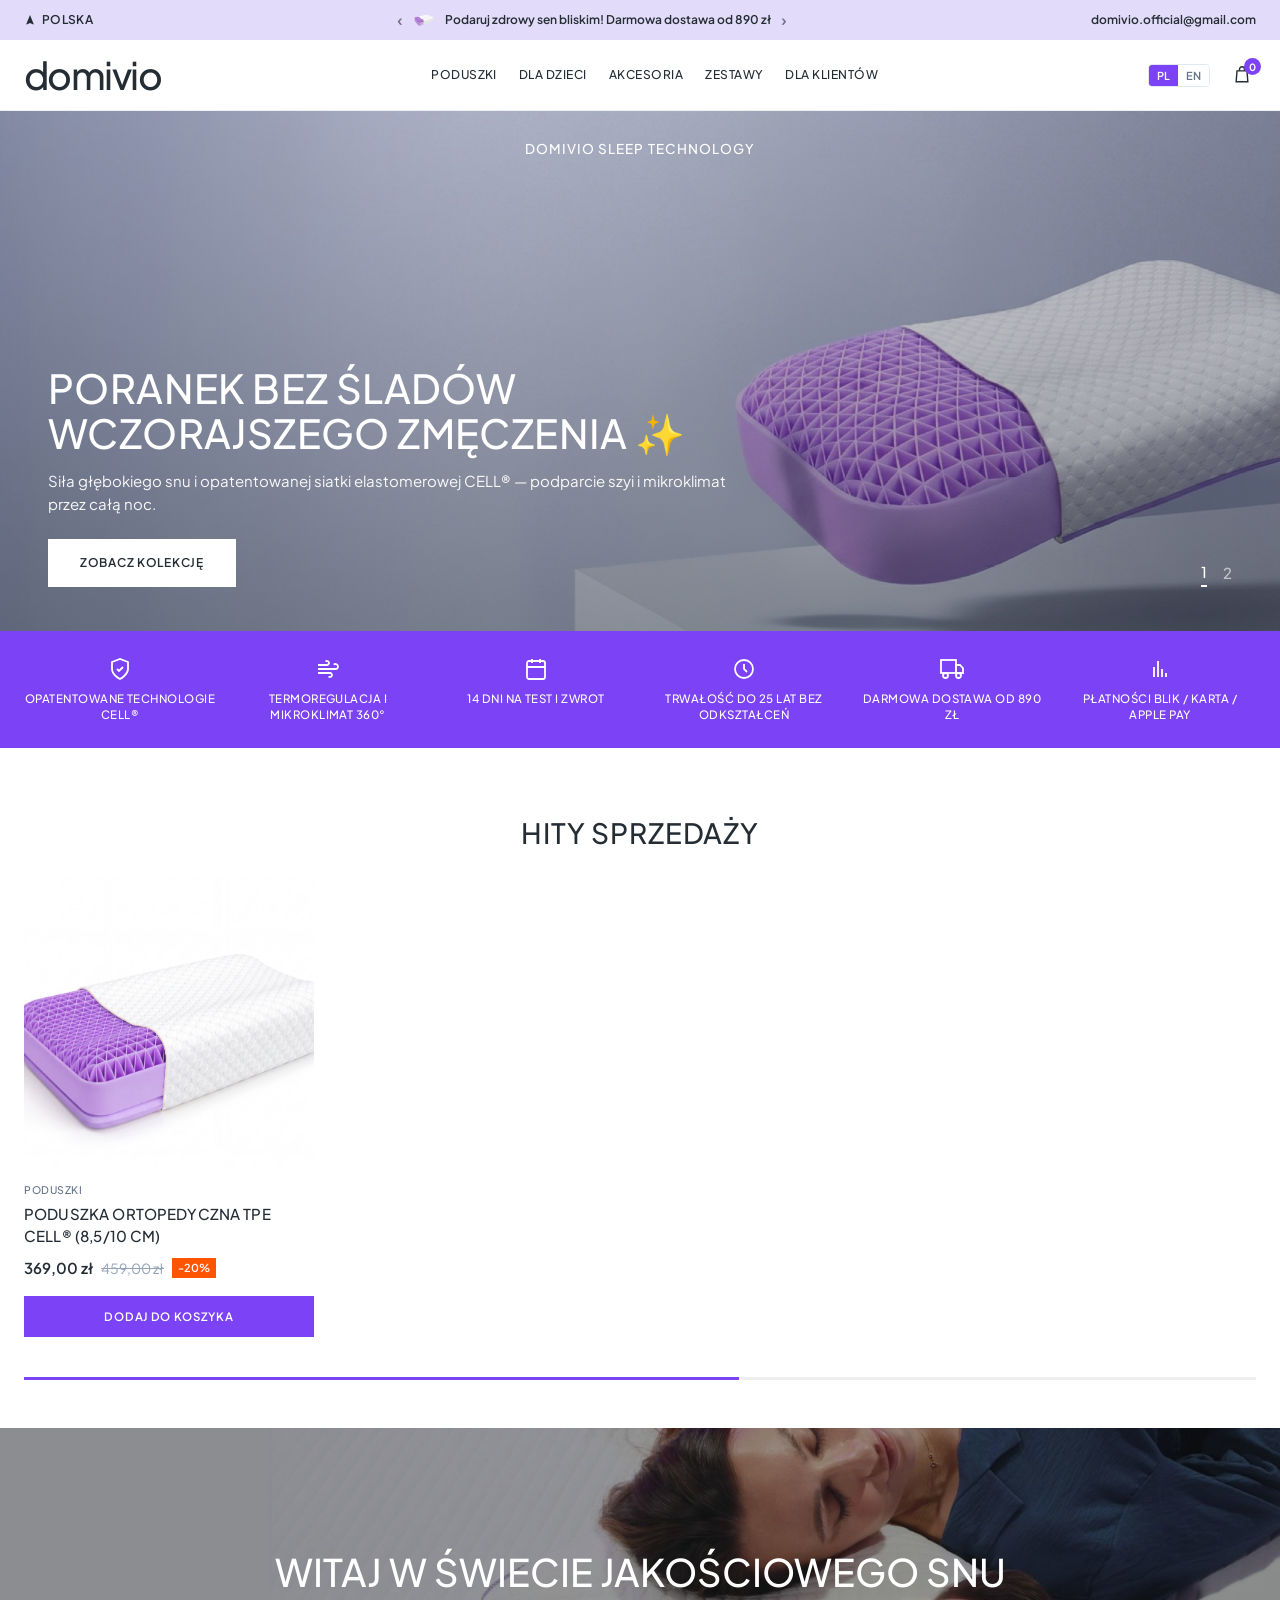
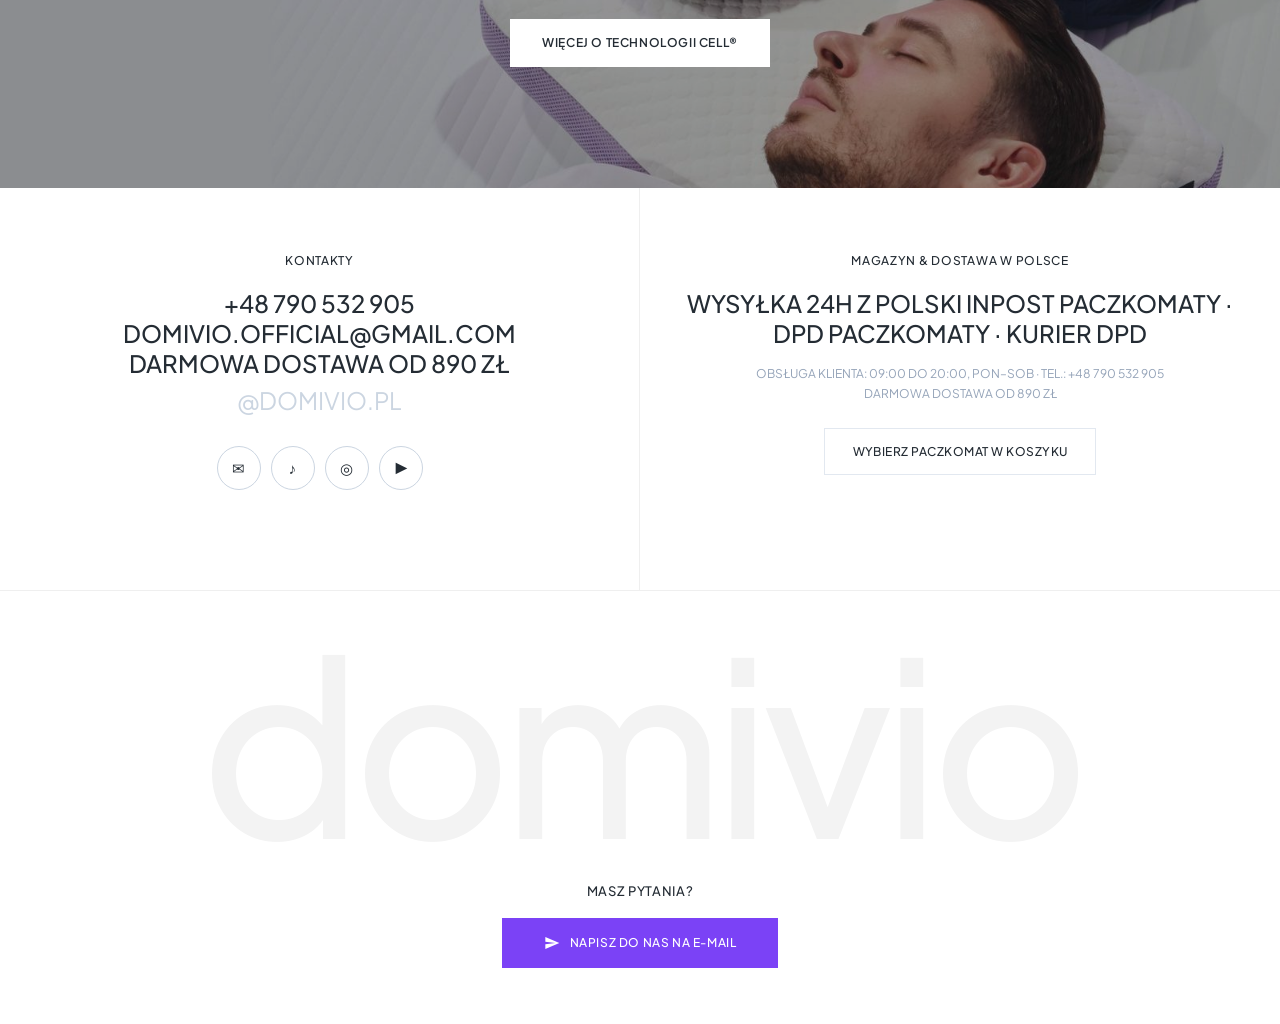
==== commit a380e8f5: "Update hero slide title to PODUSZKI NOWEJ GENERACJI CELL" ====
--- a/index.html
+++ b/index.html
@@ -7,7 +7,7 @@
   <meta name="description" content="Innowacyjne poduszki ortopedyczne i materace z hipoalergiczną siatką elastomerową TPE CELL®. Darmowa dostawa od 890 zł." />
   <meta name="theme-color" content="#7B42F6" />
   <meta property="og:type" content="website" />
-  <meta property="og:title" content="domivio — Poduszki i materace nowej generacji CELL®" />
+  <meta property="og:title" content="domivio — Poduszki nowej generacji CELL®" />
   <meta property="og:description" content="Hipoalergiczna siatka elastomerowa TPE CELL® — zero ucisku, mikroklimat 360° i darmowa dostawa od 890 zł." />
   <meta property="og:image" content="darwin_hero_1.jpg" />
   <link rel="preload" as="image" href="darwin_hero_1.jpg" fetchpriority="high" />
@@ -103,7 +103,7 @@
         <div class="dw-hero__collab" data-i18n="slide2_collab">TESTUJ PRZEZ 14 DNI W DOMU</div>
         <div class="dw-hero__bottom">
           <div class="dw-hero__content">
-            <h2 class="dw-hero__title" data-i18n="slide2_title">PODUSZKI I MATERACE NOWEJ GENERACJI CELL®</h2>
+            <h2 class="dw-hero__title" data-i18n="slide2_title">PODUSZKI NOWEJ GENERACJI CELL®</h2>
             <p class="dw-hero__sub" data-i18n="slide2_sub">Elastyczna kratownica TPE redukuje nacisk, zapobiega zagnieceniom na twarzy i odprowadza ciepło 360°.</p>
             <a href="#catalog" class="dw-hero__btn" data-i18n="slide2_btn">WYBIERZ SWÓJ MODEL</a>
           </div>
--- a/styles.css
+++ b/styles.css
@@ -369,15 +369,16 @@
 .dw-card {
   display: flex;
   flex-direction: column;
+  height: 100%;
 }
 .dw-card__box {
-  background: #F5F5F7;
+  background: transparent;
   position: relative;
-  aspect-ratio: 1 / 1.06;
+  aspect-ratio: 1 / 1;
   display: flex;
   align-items: center;
   justify-content: center;
-  padding: 28px 24px;
+  padding: 0;
   overflow: hidden;
   cursor: pointer;
 }
@@ -425,10 +426,10 @@
 }
 .dw-card__img {
   width: 100%;
-  max-height: 86%;
-  object-fit: contain;
-  mix-blend-mode: multiply;
-  filter: brightness(1.04) contrast(1.04);
+  height: 100%;
+  max-height: 100%;
+  object-fit: cover;
+  display: block;
   transition: transform 0.3s ease;
 }
 .dw-card__box:hover .dw-card__img {
@@ -441,6 +442,7 @@
   padding-top: 14px;
   display: flex;
   flex-direction: column;
+  flex: 1;
   gap: 5px;
 }
 .dw-card__cat {
@@ -457,6 +459,7 @@
   text-transform: uppercase;
   letter-spacing: 0.01em;
   cursor: pointer;
+  flex: 1;
 }
 .dw-card__title:hover {
   color: #7B42F6;
@@ -465,7 +468,8 @@
   display: flex;
   align-items: center;
   gap: 8px;
-  margin-top: 2px;
+  margin-top: auto;
+  padding-top: 4px;
 }
 .dw-card__price {
   font-size: 15px;
@@ -1008,14 +1012,13 @@
   gap: 16px;
 }
 .dw-pdp__img-box {
-  background: #F5F5F7;
+  background: transparent;
   position: relative;
-  aspect-ratio: 1 / 1.04;
   display: flex;
   flex-direction: column;
   align-items: center;
   justify-content: center;
-  padding: 36px 28px;
+  padding: 0;
   overflow: hidden;
 }
 .dw-pdp__img-badges {
@@ -1069,10 +1072,10 @@
 }
 .dw-pdp__img {
   width: 100%;
-  max-height: 86%;
-  object-fit: contain;
-  mix-blend-mode: multiply;
-  filter: brightness(1.04) contrast(1.04);
+  height: auto;
+  max-height: none;
+  object-fit: cover;
+  display: block;
 }
 .dw-pdp__info {
   position: sticky;
@@ -1793,9 +1796,9 @@
 .cart-item__img {
   width: 68px;
   height: 68px;
-  background: #FFFFFF;
-  padding: 6px;
-  object-fit: contain;
+  padding: 0;
+  object-fit: cover;
+  display: block;
 }
 .cart-item__title {
   font-size: 13px;
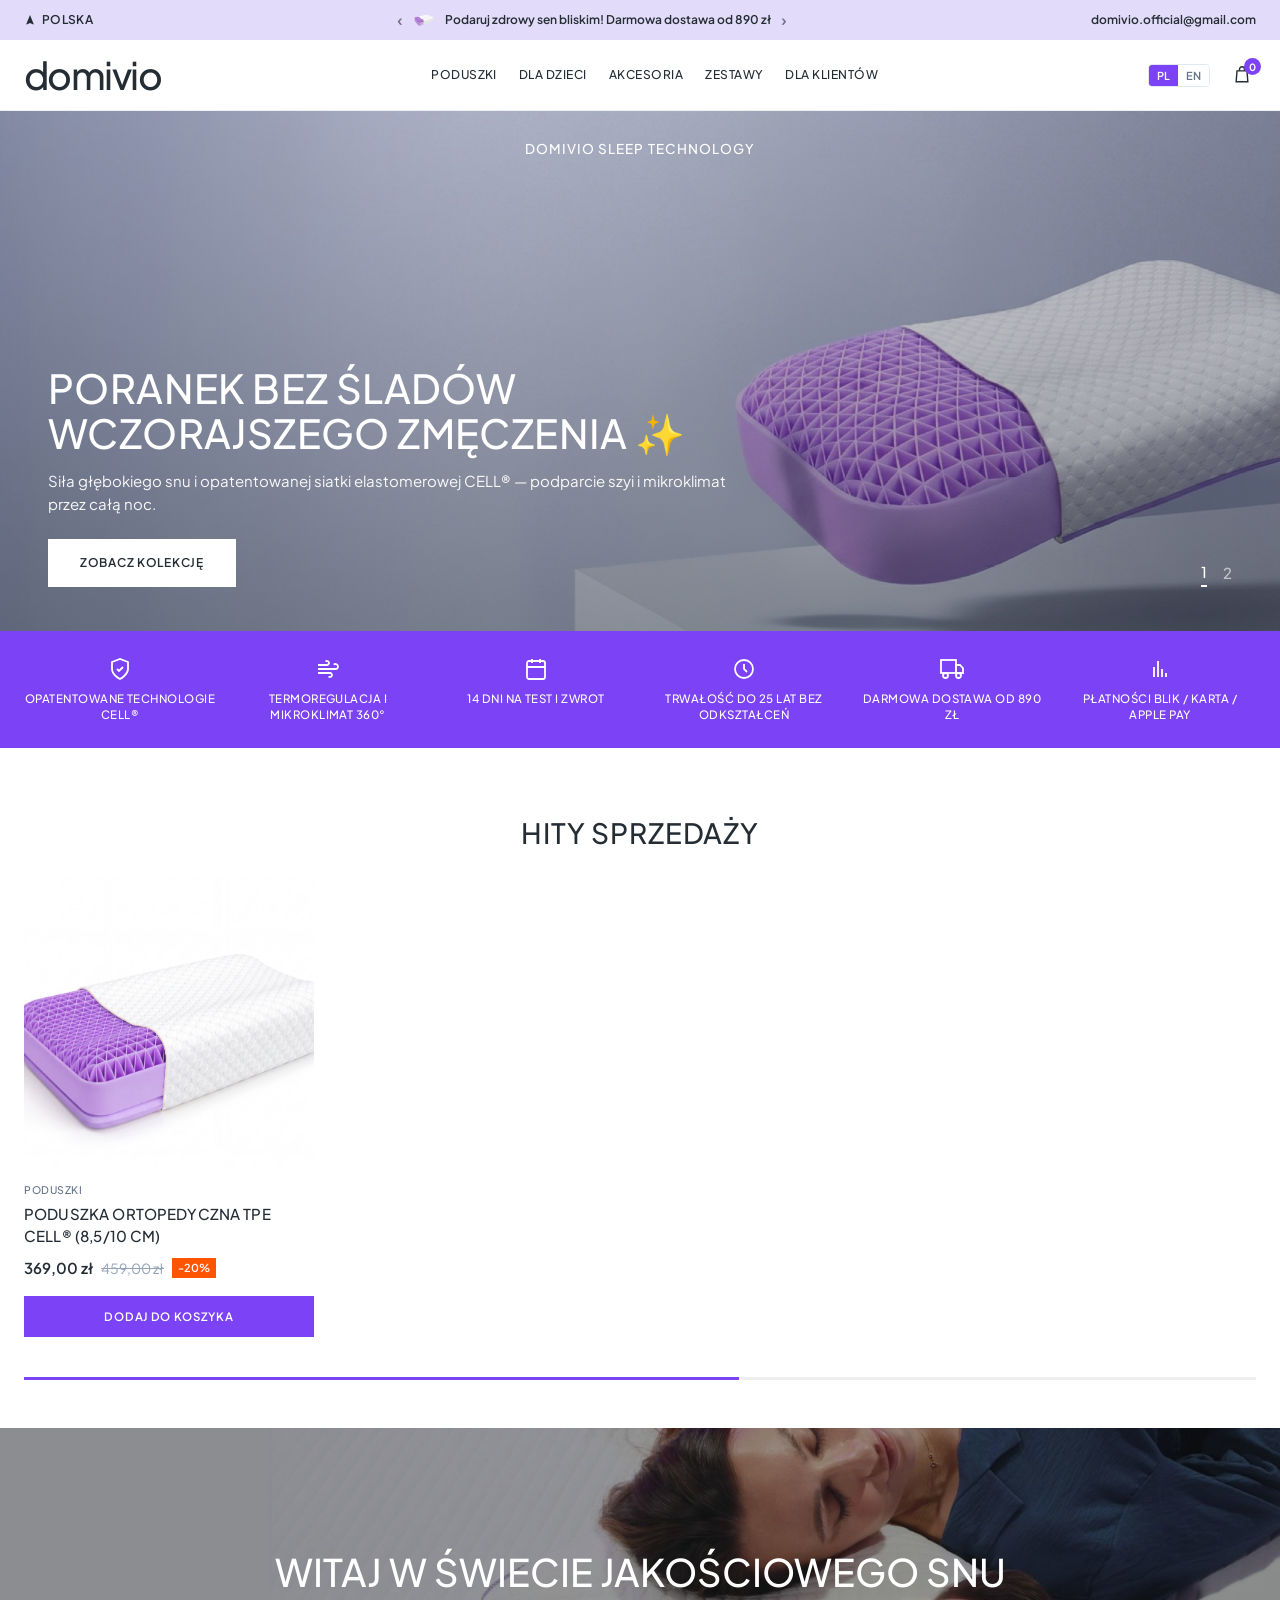
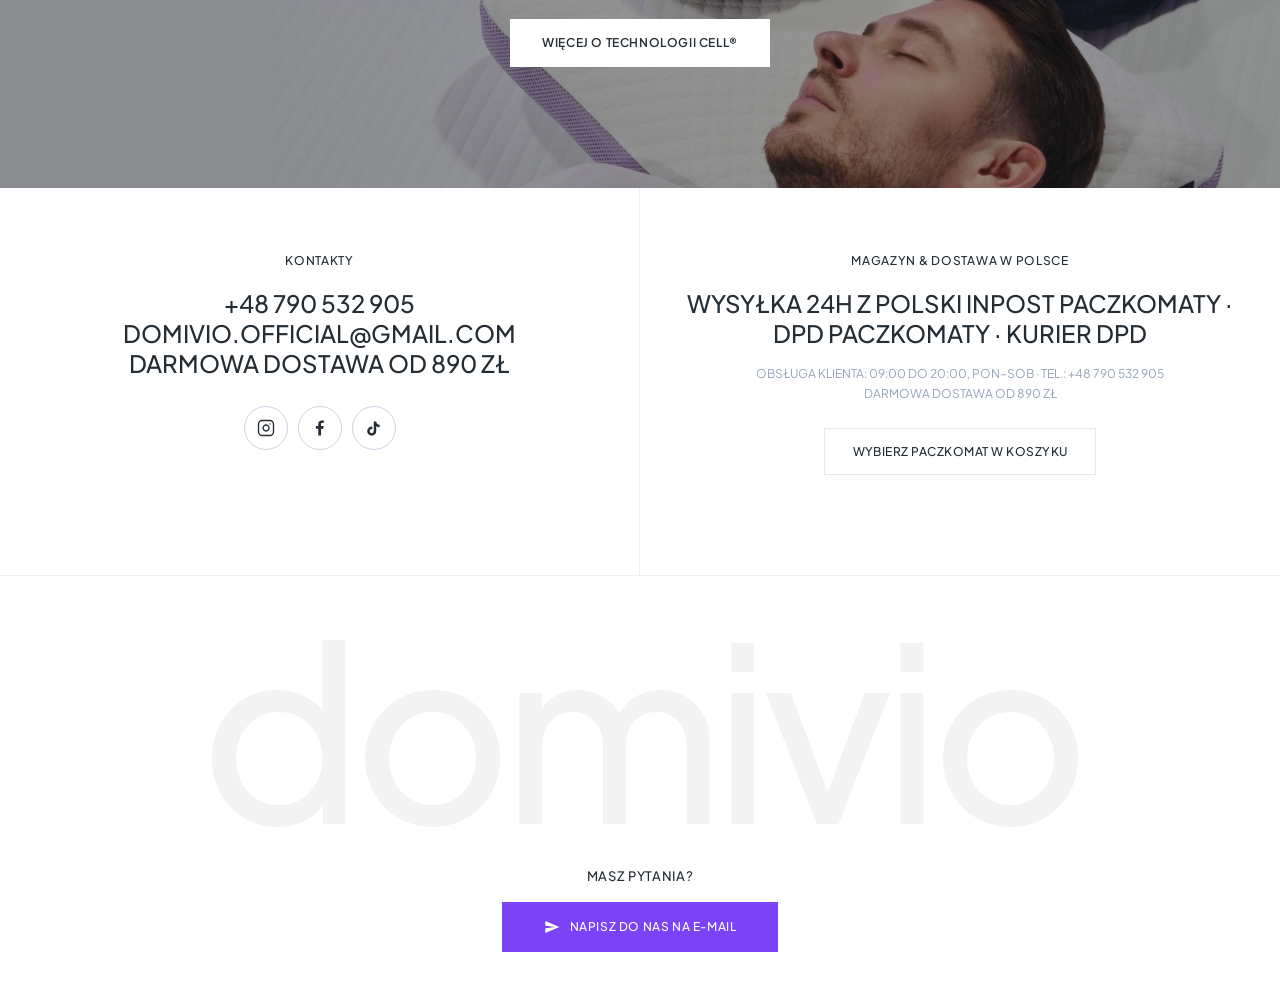
==== commit ee644487: "Remove @DOMIVIO.PL handle and replace contact icons with Instagram, Facebook, TikTok" ====
--- a/index.html
+++ b/index.html
@@ -174,13 +174,17 @@
       <a href="tel:+48790532905" class="dw-contacts-split__big">+48 790 532 905</a>
       <a href="mailto:domivio.official@gmail.com" class="dw-contacts-split__big">DOMIVIO.OFFICIAL@GMAIL.COM</a>
       <div class="dw-contacts-split__big">DARMOWA DOSTAWA OD 890 ZŁ</div>
-      <div class="dw-contacts-split__handle">@DOMIVIO.PL</div>
 
       <div class="dw-social-circles">
-        <a href="mailto:domivio.official@gmail.com" class="dw-social-circle" aria-label="Email">✉</a>
-        <a href="#catalog" class="dw-social-circle" aria-label="TikTok">♪</a>
-        <a href="#catalog" class="dw-social-circle" aria-label="Instagram">◎</a>
-        <a href="#catalog" class="dw-social-circle" aria-label="YouTube">▶</a>
+        <a href="https://www.instagram.com" target="_blank" rel="noopener noreferrer" class="dw-social-circle" aria-label="Instagram">
+          <svg width="18" height="18" viewBox="0 0 24 24" fill="none" stroke="currentColor" stroke-width="1.8" stroke-linecap="round" stroke-linejoin="round"><rect x="2" y="2" width="20" height="20" rx="5" ry="5"/><path d="M16 11.37A4 4 0 1 1 12.63 8 4 4 0 0 1 16 11.37z"/><line x1="17.5" y1="6.5" x2="17.51" y2="6.5"/></svg>
+        </a>
+        <a href="https://www.facebook.com" target="_blank" rel="noopener noreferrer" class="dw-social-circle" aria-label="Facebook">
+          <svg width="18" height="18" viewBox="0 0 24 24" fill="currentColor"><path d="M15.12 5.32H17V2.14A26.11 26.11 0 0 0 14.26 2c-2.72 0-4.58 1.66-4.58 4.7v2.62H6.61v3.56h3.07V22h3.68v-9.12h3.06l.46-3.56h-3.52V6.65c0-1.05.29-1.73 1.76-1.73Z"/></svg>
+        </a>
+        <a href="https://www.tiktok.com" target="_blank" rel="noopener noreferrer" class="dw-social-circle" aria-label="TikTok">
+          <svg width="17" height="17" viewBox="0 0 24 24" fill="currentColor"><path d="M19.59 6.69a4.83 4.83 0 0 1-3.77-4.25V2h-3.45v13.67a2.89 2.89 0 0 1-5.2 1.74 2.89 2.89 0 0 1 2.31-4.64 2.93 2.93 0 0 1 .88.13V9.4a6.84 6.84 0 0 0-1-.05A6.33 6.33 0 0 0 5 20.1a6.34 6.34 0 0 0 10.86-4.43v-7a8.16 8.16 0 0 0 4.77 1.52v-3.4a4.85 4.85 0 0 1-1-.1Z"/></svg>
+        </a>
       </div>
     </div>
 
--- a/styles.css
+++ b/styles.css
@@ -810,9 +810,7 @@
   text-transform: uppercase;
 }
 .dw-contacts-split__handle {
-  font-size: 24px;
-  color: #CBD5E1;
-  margin-top: 4px;
+  display: none !important;
 }
 .dw-social-circles {
   display: flex;
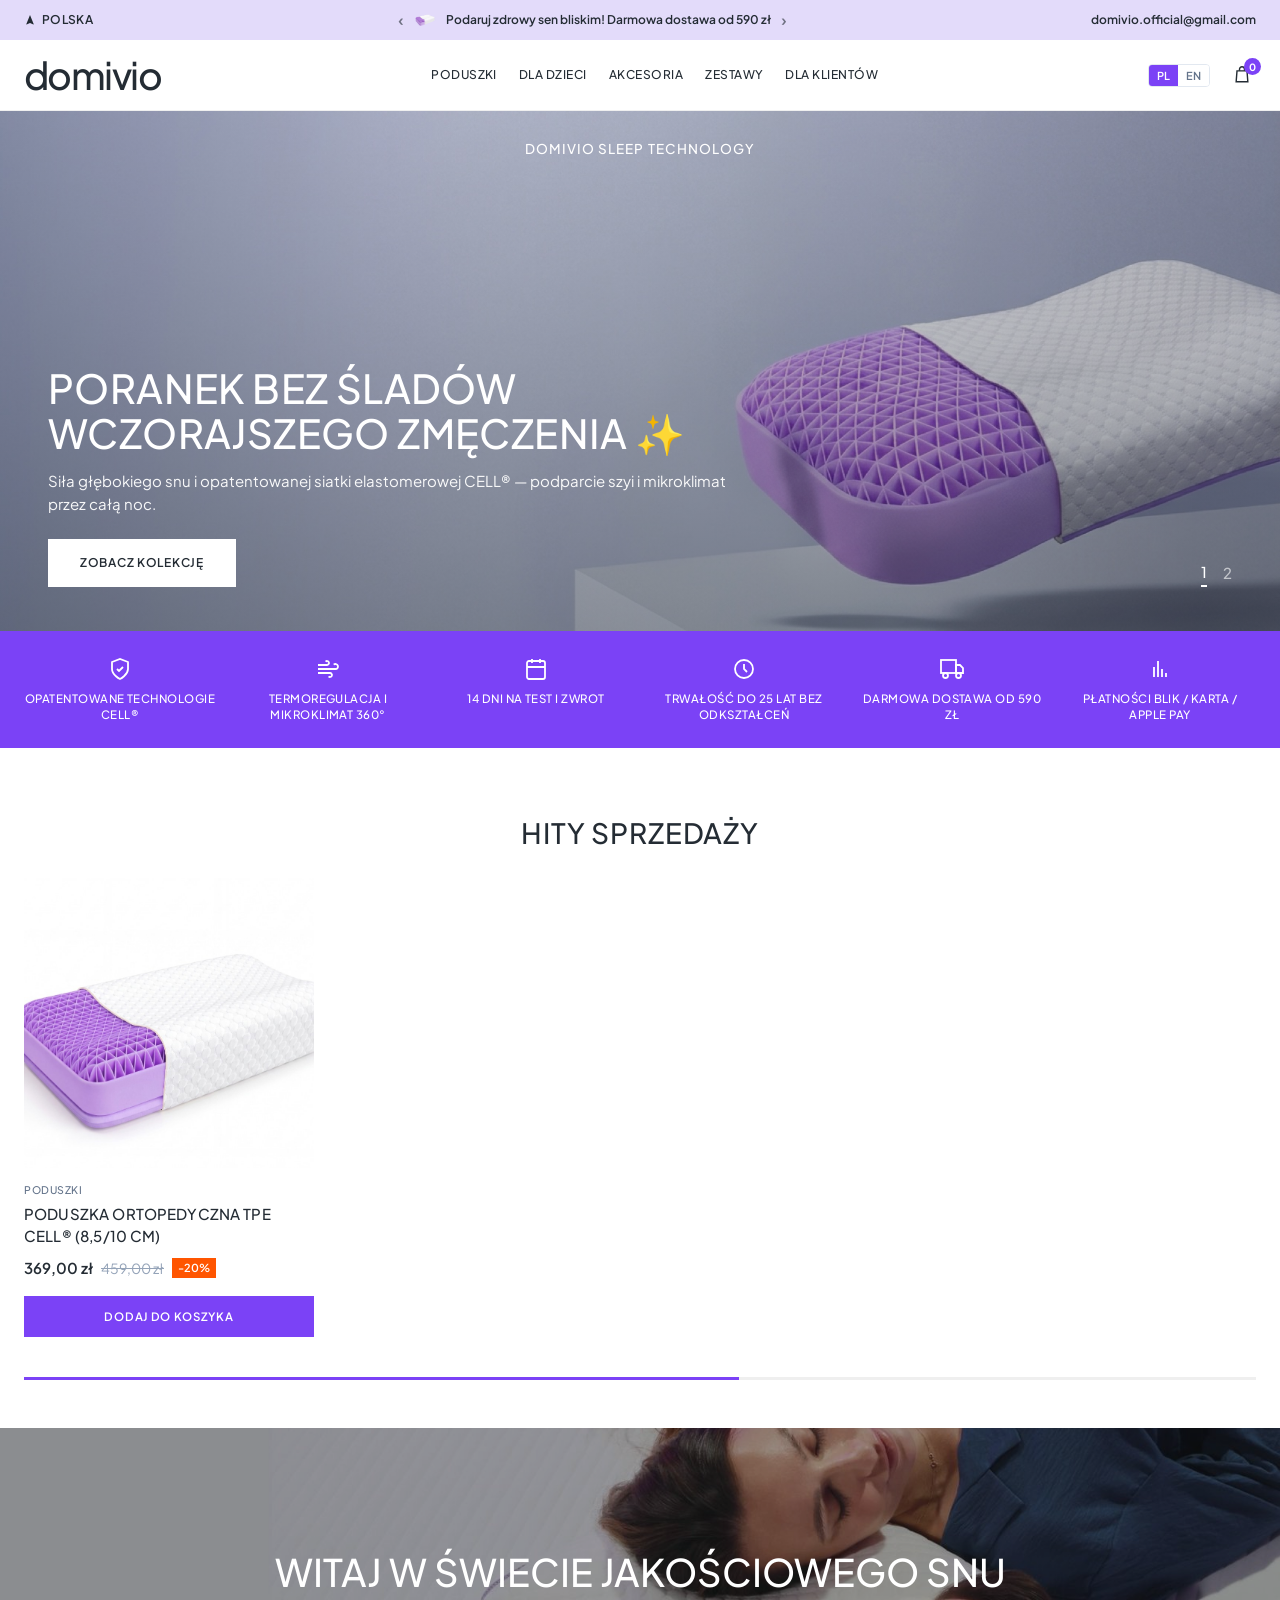
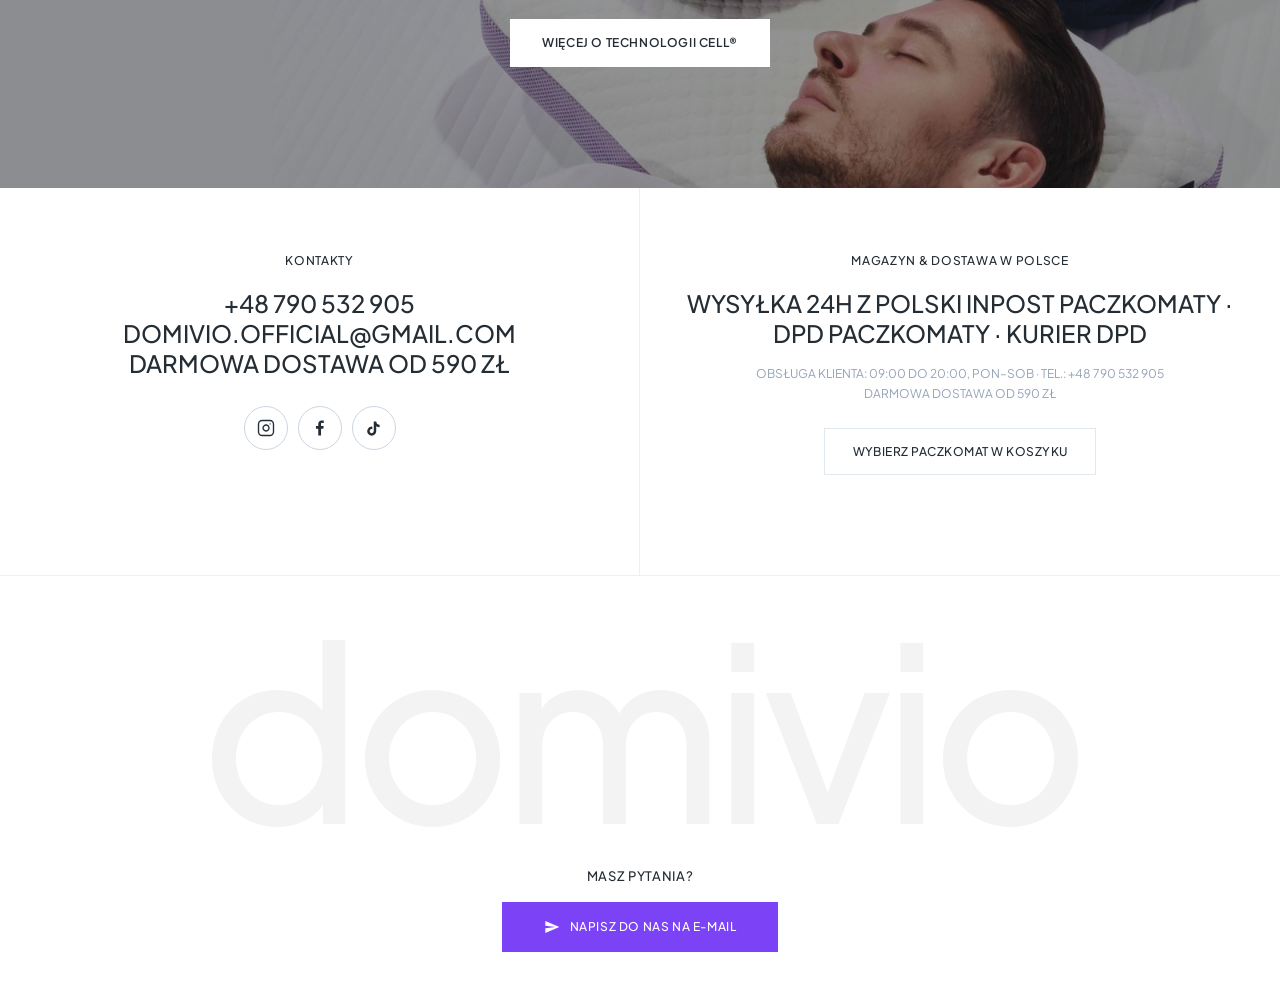
==== commit 159e1a8b: "Update free shipping threshold to 590 zl across storefront" ====
--- a/index.html
+++ b/index.html
@@ -4,11 +4,11 @@
   <meta charset="UTF-8" />
   <meta name="viewport" content="width=device-width, initial-scale=1.0" />
   <title>Oficjalny sklep domivio — produkty do snu nowej generacji CELL®</title>
-  <meta name="description" content="Innowacyjne poduszki ortopedyczne i materace z hipoalergiczną siatką elastomerową TPE CELL®. Darmowa dostawa od 890 zł." />
+  <meta name="description" content="Innowacyjne poduszki ortopedyczne i materace z hipoalergiczną siatką elastomerową TPE CELL®. Darmowa dostawa od 590 zł." />
   <meta name="theme-color" content="#7B42F6" />
   <meta property="og:type" content="website" />
   <meta property="og:title" content="domivio — Poduszki nowej generacji CELL®" />
-  <meta property="og:description" content="Hipoalergiczna siatka elastomerowa TPE CELL® — zero ucisku, mikroklimat 360° i darmowa dostawa od 890 zł." />
+  <meta property="og:description" content="Hipoalergiczna siatka elastomerowa TPE CELL® — zero ucisku, mikroklimat 360° i darmowa dostawa od 590 zł." />
   <meta property="og:image" content="darwin_hero_1.jpg" />
   <link rel="preload" as="image" href="darwin_hero_1.jpg" fetchpriority="high" />
   <link rel="preconnect" href="https://fonts.googleapis.com">
@@ -38,7 +38,7 @@
       <div class="dw-topbar__promo">
         <span class="dw-topbar__arrow">‹</span>
         <img src="darwin_gift_icon.png" alt="" class="dw-topbar__gift" />
-        <span data-i18n="top_promo">Podaruj zdrowy sen bliskim! Darmowa dostawa od 890 zł</span>
+        <span data-i18n="top_promo">Podaruj zdrowy sen bliskim! Darmowa dostawa od 590 zł</span>
         <span class="dw-topbar__arrow">›</span>
       </div>
       <a href="mailto:domivio.official@gmail.com" class="dw-topbar__phone">domivio.official@gmail.com</a>
@@ -48,7 +48,7 @@
   <!-- 2. Main White Sticky Header (1:1 Darwin) -->
   <header class="dw-header">
     <div class="dw-header__inner">
-      <a href="#" class="dw-logo" onclick="if(window.closeProductModal) closeProductModal();">domivio</a>
+      <a href="#" class="dw-logo" onclick="if(window.resetToHome) resetToHome(event);">domivio</a>
 
       <nav class="dw-nav">
         <a href="#catalog" class="dw-nav__link" onclick="if(window.closeProductModal) closeProductModal(); filterCatalog('poduszki')" data-i18n="nav_pillows">PODUSZKI</a>
@@ -137,7 +137,7 @@
       </div>
       <div class="dw-violet-bar__item">
         <svg width="24" height="24" viewBox="0 0 24 24" fill="none" stroke="currentColor" stroke-width="1.8"><rect x="1" y="3" width="15" height="13"/><polygon points="16 8 20 8 23 11 23 16 16 16 16 8"/><circle cx="5.5" cy="18.5" r="2.5"/><circle cx="18.5" cy="18.5" r="2.5"/></svg>
-        <span data-i18n="feat_5">DARMOWA DOSTAWA OD 890 ZŁ</span>
+        <span data-i18n="feat_5">DARMOWA DOSTAWA OD 590 ZŁ</span>
       </div>
       <div class="dw-violet-bar__item">
         <svg width="24" height="24" viewBox="0 0 24 24" fill="none" stroke="currentColor" stroke-width="1.8"><path d="M6 20V10M10 20V4M14 20v-8M18 20v-4"/></svg>
@@ -173,7 +173,7 @@
       <div class="dw-contacts-split__label" data-i18n="contacts_label">KONTAKTY</div>
       <a href="tel:+48790532905" class="dw-contacts-split__big">+48 790 532 905</a>
       <a href="mailto:domivio.official@gmail.com" class="dw-contacts-split__big">DOMIVIO.OFFICIAL@GMAIL.COM</a>
-      <div class="dw-contacts-split__big">DARMOWA DOSTAWA OD 890 ZŁ</div>
+      <div class="dw-contacts-split__big">DARMOWA DOSTAWA OD 590 ZŁ</div>
 
       <div class="dw-social-circles">
         <a href="https://www.instagram.com" target="_blank" rel="noopener noreferrer" class="dw-social-circle" aria-label="Instagram">
@@ -193,7 +193,7 @@
       <div class="dw-contacts-split__big" data-i18n="showroom_title">WYSYŁKA 24H Z POLSKI<br>INPOST PACZKOMATY · DPD PACZKOMATY · KURIER DPD</div>
       <p class="dw-contacts-split__hours" data-i18n="showroom_hours">
         OBSŁUGA KLIENTA: 09:00 DO 20:00, PON–SOB · TEL.: +48 790 532 905<br>
-        DARMOWA DOSTAWA OD 890 ZŁ
+        DARMOWA DOSTAWA OD 590 ZŁ
       </p>
 
       <button type="button" class="dw-outline-btn" onclick="openCartDrawer()" data-i18n="showroom_btn">
--- a/styles.css
+++ b/styles.css
@@ -127,7 +127,8 @@
   color: #242C34;
   transition: color 0.15s;
 }
-.dw-nav__link:hover {
+.dw-nav__link:hover,
+.dw-nav__link.is-active {
   color: #7B42F6;
 }
 .dw-header__icons {
@@ -205,6 +206,10 @@
   text-transform: uppercase;
   color: #242C34;
   flex-shrink: 0;
+  transition: color 0.15s;
+}
+.dw-mobile-nav a.is-active {
+  color: #7B42F6;
 }
 
 /* ── 3. Hero Banner Slider ──────────────────────────────────────────────── */
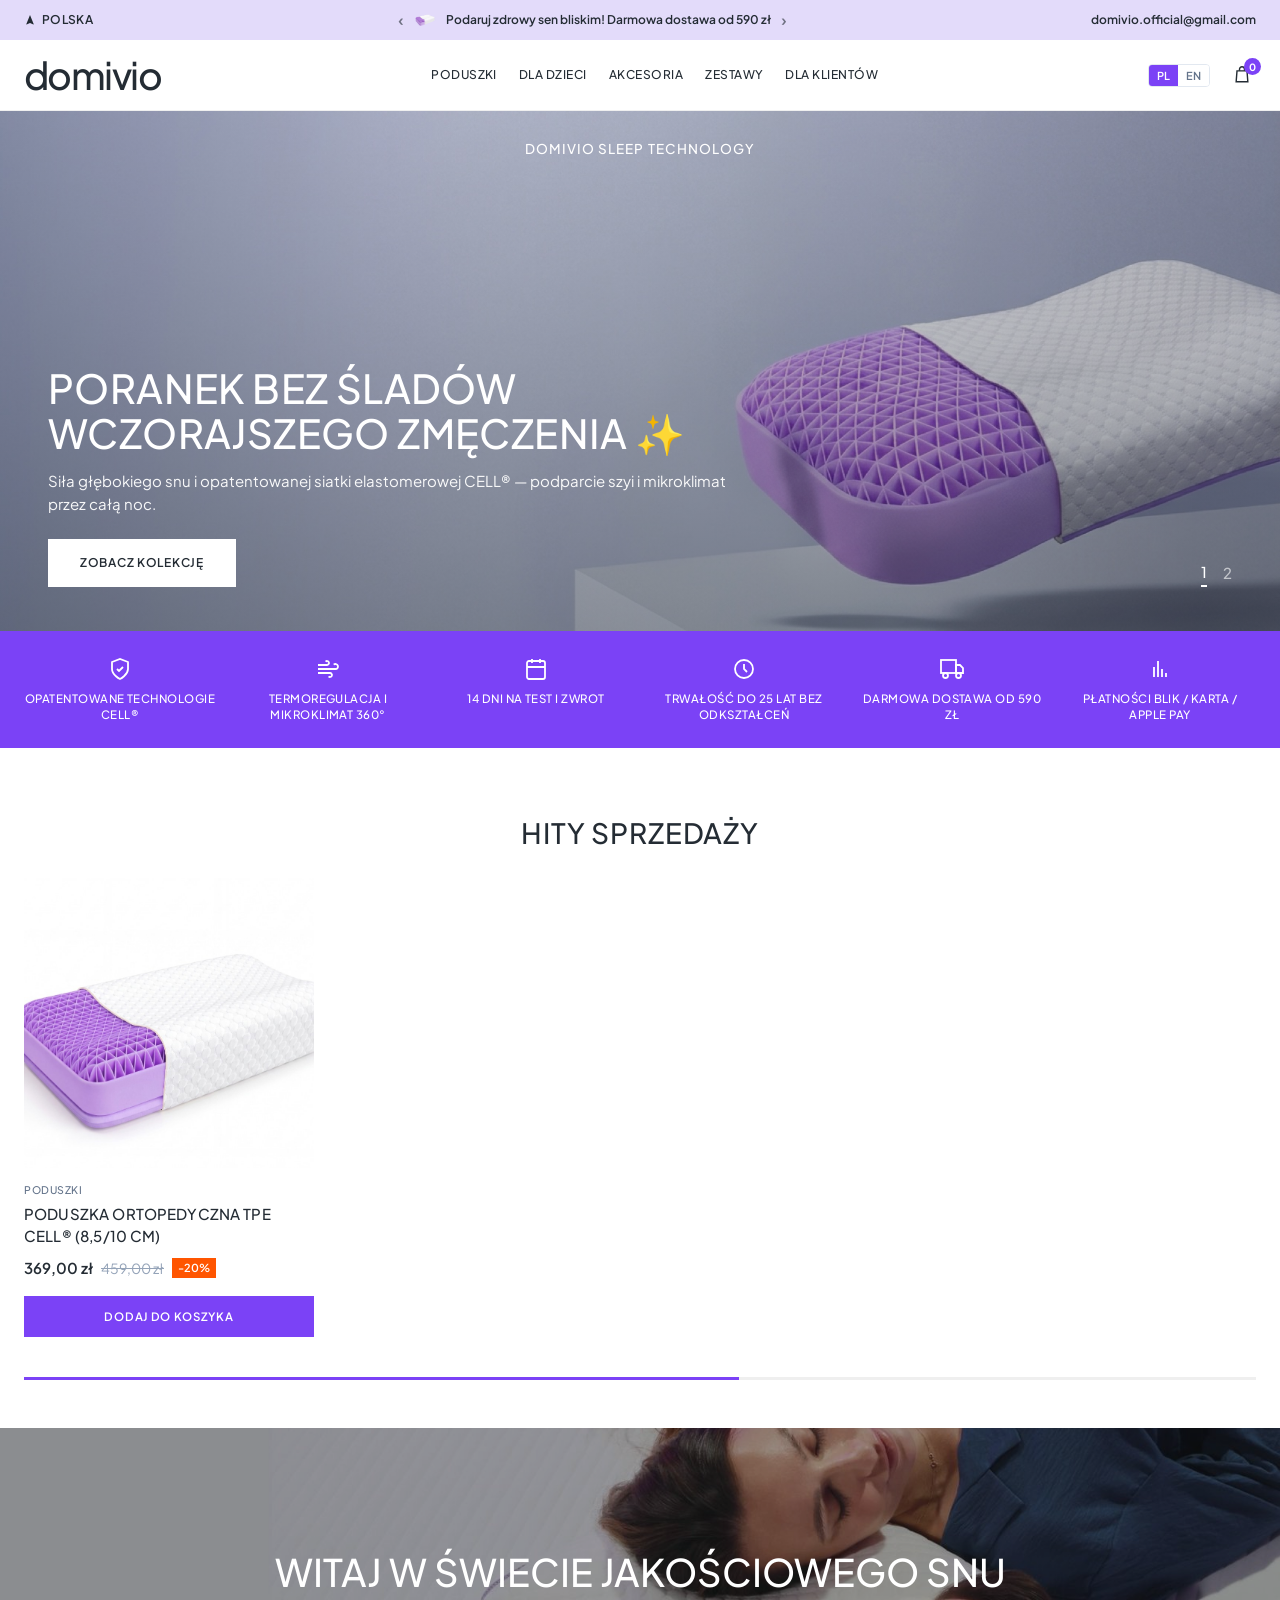
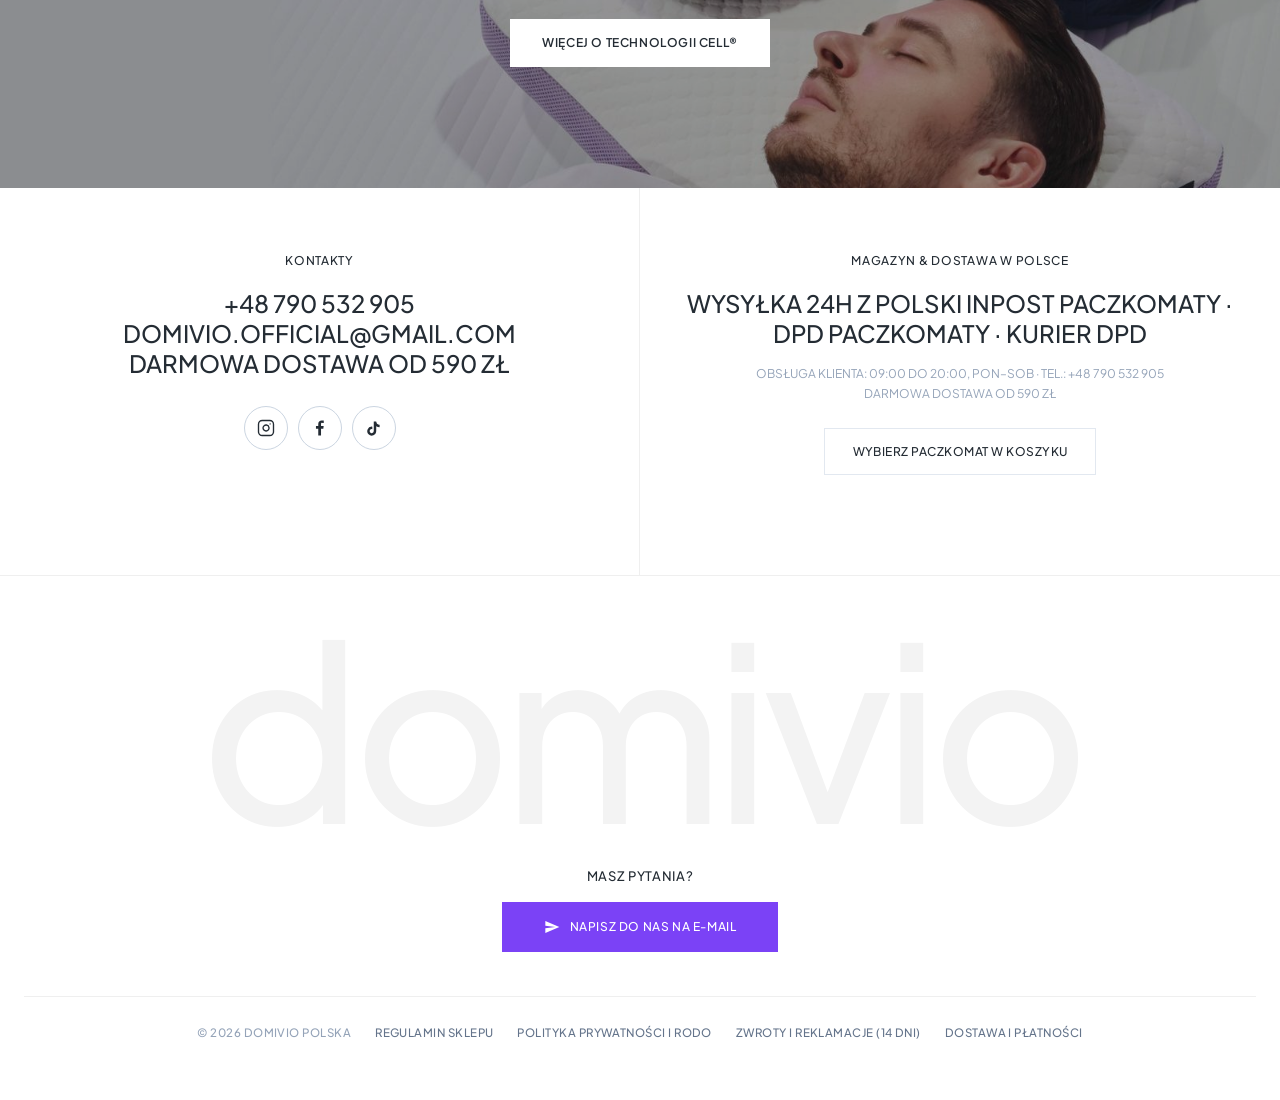
==== commit 0a3b07d3: "Add mandatory Polish e-commerce legal policies (Regulamin, RODO/Cookies, Zwroty 14 dni, Dostawa i pl" ====
--- a/index.html
+++ b/index.html
@@ -216,7 +216,23 @@
         <span data-i18n="questions_btn">NAPISZ DO NAS NA E-MAIL</span>
       </a>
     </div>
-  </section>
+    <nav class="dw-legal-bar" aria-label="Dokumenty prawne i regulaminy">
+      <span class="dw-legal-bar__copy">© 2026 DOMIVIO POLSKA</span>
+      <button type="button" class="dw-legal-bar__link" onclick="openLegalModal('regulamin')" data-i18n="legal_nav_terms">Regulamin sklepu</button>
+      <button type="button" class="dw-legal-bar__link" onclick="openLegalModal('prywatnosc')" data-i18n="legal_nav_privacy">Polityka prywatności i RODO</button>
+      <button type="button" class="dw-legal-bar__link" onclick="openLegalModal('zwroty')" data-i18n="legal_nav_returns">Zwroty i reklamacje (14 dni)</button>
+      <button type="button" class="dw-legal-bar__link" onclick="openLegalModal('dostawa')" data-i18n="legal_nav_shipping">Dostawa i płatności</button>
+    </nav>
+  </section>
+
+  <!-- Legal Policies Modal (Polish E-Commerce Compliance: Regulamin, RODO, Zwroty 14 dni, Dostawa) -->
+  <div class="pdp-modal legal-modal" id="legalModal" role="dialog" aria-modal="true">
+    <div class="pdp-modal__backdrop" onclick="closeLegalModal()"></div>
+    <div class="pdp-modal__dialog legal-modal__dialog">
+      <button type="button" class="pdp-modal__close" onclick="closeLegalModal()">✕</button>
+      <div id="legalModalContent"></div>
+    </div>
+  </div>
 
   <!-- Product Detail & Bundle Modal -->
   <div class="pdp-modal" id="pdpModal" role="dialog" aria-modal="true">
--- a/styles.css
+++ b/styles.css
@@ -915,6 +915,119 @@
   background: #672EE3;
 }
 
+.dw-legal-bar {
+  margin-top: 44px;
+  padding-top: 24px;
+  border-top: 1px solid #EFEFEF;
+  display: flex;
+  flex-wrap: wrap;
+  align-items: center;
+  justify-content: center;
+  gap: 12px 24px;
+  font-size: 11.5px;
+  color: #64748B;
+}
+.dw-legal-bar__copy {
+  font-weight: 500;
+  letter-spacing: 0.04em;
+  color: #94A3B8;
+  text-transform: uppercase;
+}
+.dw-legal-bar__link {
+  background: none;
+  border: none;
+  padding: 4px 0;
+  font-family: inherit;
+  font-size: 11.5px;
+  font-weight: 500;
+  letter-spacing: 0.04em;
+  text-transform: uppercase;
+  color: #64748B;
+  cursor: pointer;
+  transition: color 0.15s;
+}
+.dw-legal-bar__link:hover {
+  color: #7B42F6;
+}
+
+.legal-modal__dialog {
+  max-width: 820px;
+  width: 100%;
+  max-height: 86vh;
+  overflow-y: auto;
+  padding: 36px 40px 44px;
+  background: #FFFFFF;
+  text-align: left;
+}
+.legal-modal__tabs {
+  display: flex;
+  flex-wrap: wrap;
+  gap: 8px;
+  margin-bottom: 28px;
+  padding-bottom: 16px;
+  border-bottom: 1px solid #E2E8F0;
+}
+.legal-modal__tab {
+  background: #F5F5F7;
+  color: #242C34;
+  border: 1px solid transparent;
+  padding: 9px 14px;
+  font-size: 11.5px;
+  font-weight: 600;
+  letter-spacing: 0.04em;
+  text-transform: uppercase;
+  cursor: pointer;
+  transition: all 0.15s;
+}
+.legal-modal__tab:hover {
+  border-color: #7B42F6;
+  color: #7B42F6;
+}
+.legal-modal__tab.is-active {
+  background: #7B42F6;
+  color: #FFFFFF;
+}
+.legal-doc h2 {
+  font-size: 20px;
+  font-weight: 700;
+  text-transform: uppercase;
+  letter-spacing: 0.02em;
+  color: #242C34;
+  margin: 0 0 8px;
+}
+.legal-doc__updated {
+  font-size: 12px;
+  color: #94A3B8;
+  margin-bottom: 22px;
+}
+.legal-doc h3 {
+  font-size: 14px;
+  font-weight: 700;
+  text-transform: uppercase;
+  letter-spacing: 0.03em;
+  color: #242C34;
+  margin: 22px 0 8px;
+}
+.legal-doc p,
+.legal-doc li {
+  font-size: 13.5px;
+  line-height: 1.65;
+  color: #334155;
+  margin-bottom: 10px;
+}
+.legal-doc ul {
+  padding-left: 18px;
+  margin-bottom: 12px;
+}
+.legal-doc__box {
+  background: #F8FAFC;
+  border-left: 3px solid #7B42F6;
+  padding: 14px 18px;
+  margin: 14px 0;
+  font-size: 13px;
+  color: #242C34;
+}
+
 .dw-footer {
   padding: 48px 0 64px;
   border-top: 1px solid #EFEFEF;
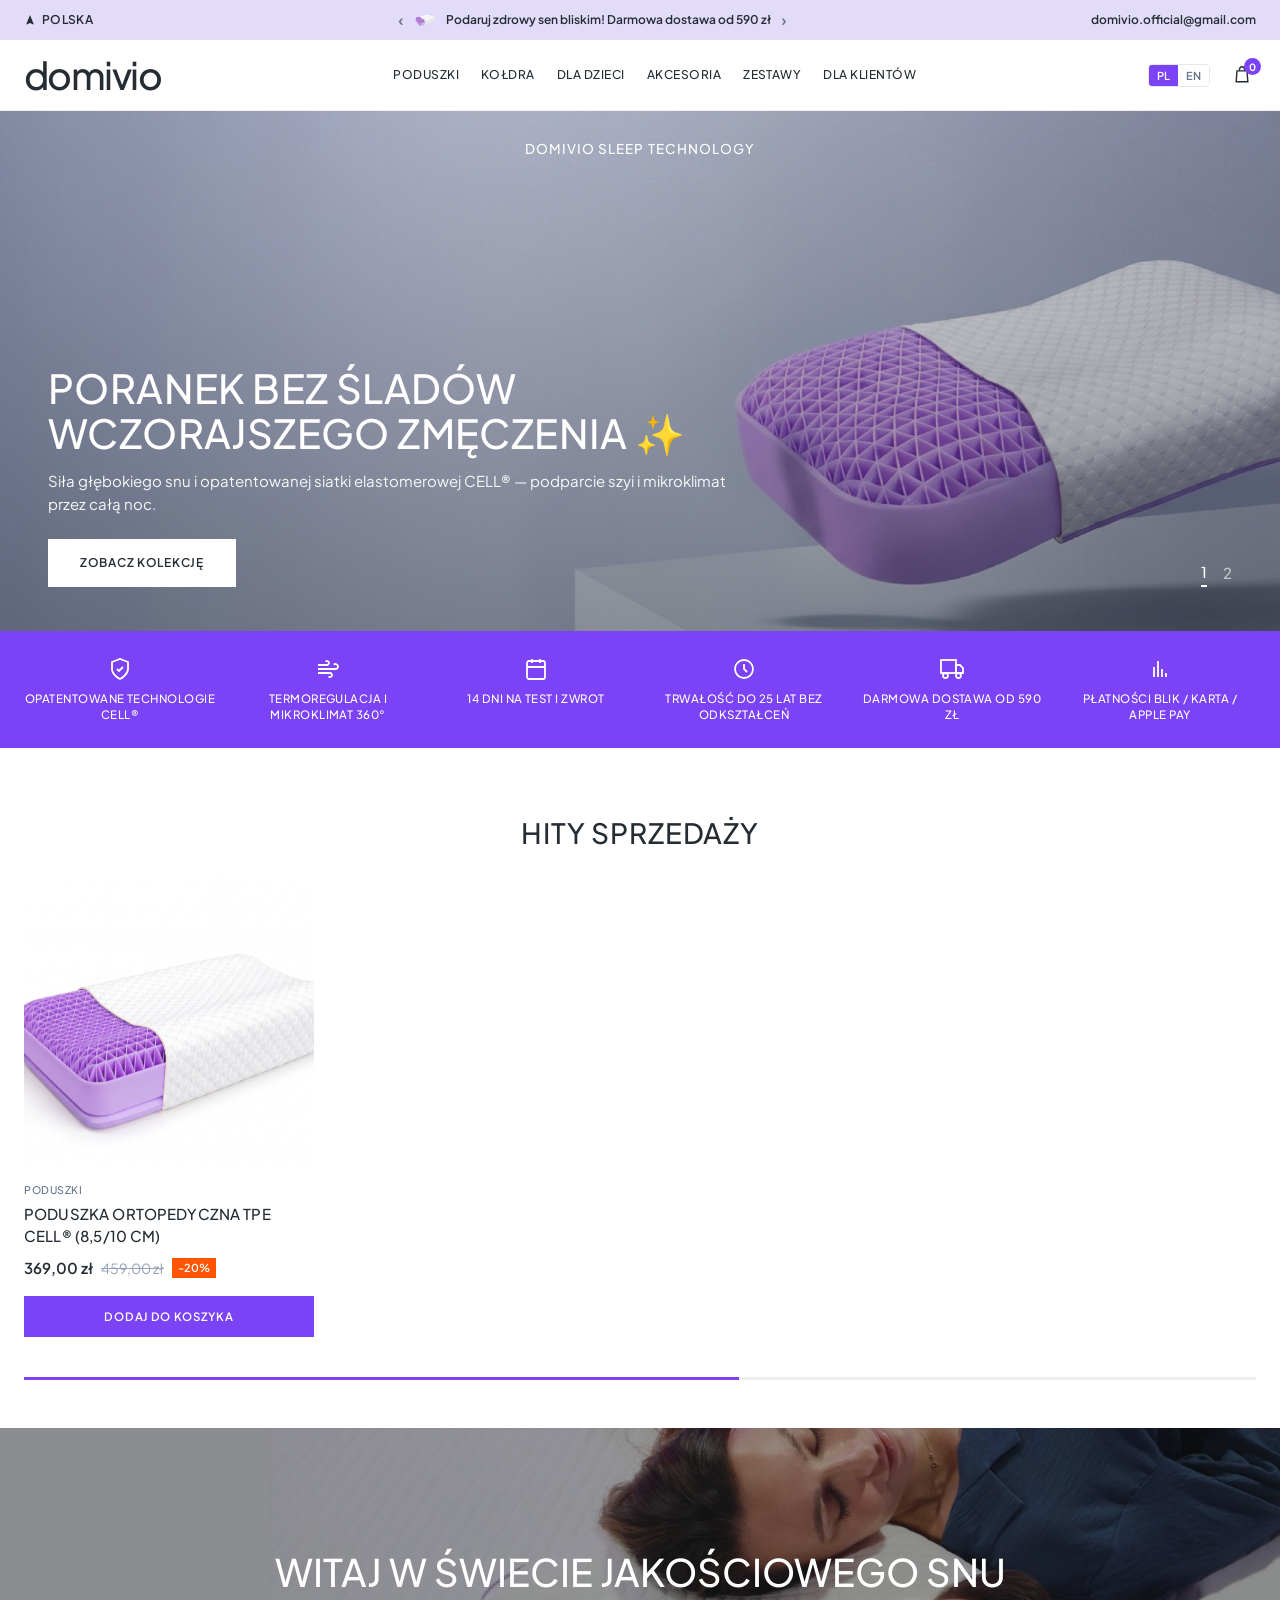
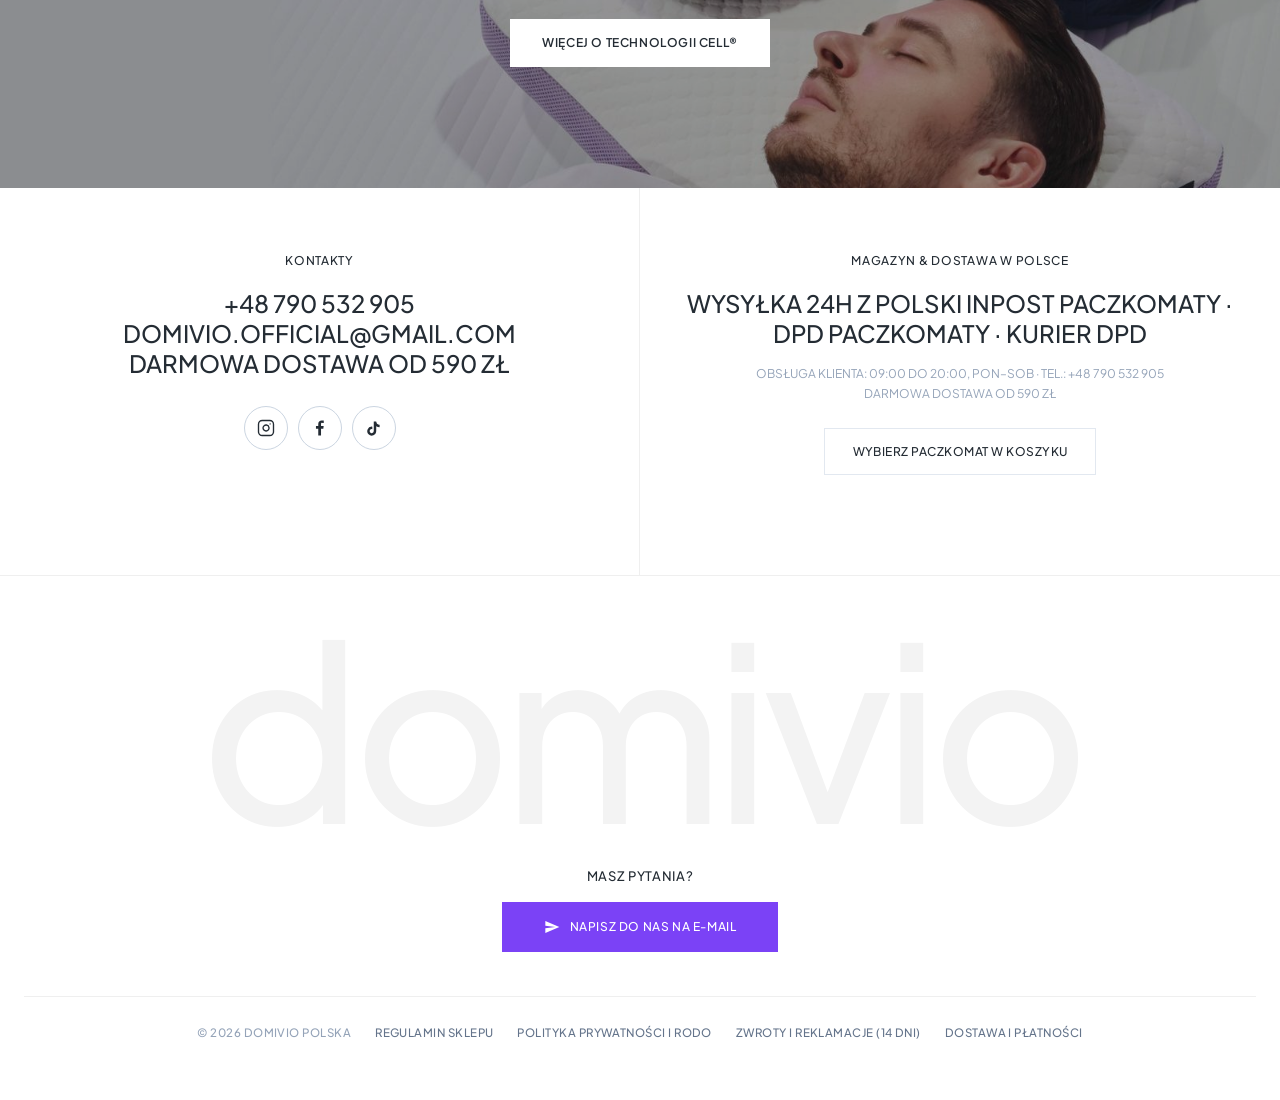
==== commit 9188ed38: "Add KOŁDRA category to storefront navigation and Shopify collection/tag sync" ====
--- a/index.html
+++ b/index.html
@@ -52,6 +52,7 @@
 
       <nav class="dw-nav">
         <a href="#catalog" class="dw-nav__link" onclick="if(window.closeProductModal) closeProductModal(); filterCatalog('poduszki')" data-i18n="nav_pillows">PODUSZKI</a>
+        <a href="#catalog" class="dw-nav__link" onclick="if(window.closeProductModal) closeProductModal(); filterCatalog('koldra')" data-i18n="nav_duvets">KOŁDRA</a>
         <a href="#catalog" class="dw-nav__link" onclick="if(window.closeProductModal) closeProductModal(); filterCatalog('dla-dzieci')" data-i18n="nav_kids">DLA DZIECI</a>
         <a href="#catalog" class="dw-nav__link" onclick="if(window.closeProductModal) closeProductModal(); filterCatalog('akcesoria')" data-i18n="nav_accessories">AKCESORIA</a>
         <a href="#catalog" class="dw-nav__link" onclick="if(window.closeProductModal) closeProductModal(); filterCatalog('zestawy')" data-i18n="nav_gifts">ZESTAWY</a>
@@ -72,6 +73,7 @@
     <nav class="dw-mobile-nav" aria-label="Kategorie mobilne">
       <a href="#catalog" onclick="if(window.closeProductModal) closeProductModal(); filterCatalog('all')">WSZYSTKIE</a>
       <a href="#catalog" onclick="if(window.closeProductModal) closeProductModal(); filterCatalog('poduszki')" data-i18n="nav_pillows">PODUSZKI</a>
+      <a href="#catalog" onclick="if(window.closeProductModal) closeProductModal(); filterCatalog('koldra')" data-i18n="nav_duvets">KOŁDRA</a>
       <a href="#catalog" onclick="if(window.closeProductModal) closeProductModal(); filterCatalog('dla-dzieci')" data-i18n="nav_kids">DLA DZIECI</a>
       <a href="#catalog" onclick="if(window.closeProductModal) closeProductModal(); filterCatalog('akcesoria')" data-i18n="nav_accessories">AKCESORIA</a>
       <a href="#catalog" onclick="if(window.closeProductModal) closeProductModal(); filterCatalog('zestawy')" data-i18n="nav_gifts">ZESTAWY</a>
--- a/styles.css
+++ b/styles.css
@@ -951,29 +951,33 @@
 }
 
 .legal-modal__dialog {
-  max-width: 820px;
+  position: relative;
+  max-width: 860px;
   width: 100%;
   max-height: 86vh;
   overflow-y: auto;
-  padding: 36px 40px 44px;
+  padding: 36px 42px 44px;
   background: #FFFFFF;
   text-align: left;
+  border-radius: 2px;
+  box-shadow: 0 24px 60px rgba(15, 23, 42, 0.22);
 }
 .legal-modal__tabs {
   display: flex;
   flex-wrap: wrap;
   gap: 8px;
-  margin-bottom: 28px;
+  margin-bottom: 26px;
   padding-bottom: 16px;
+  padding-right: 48px;
   border-bottom: 1px solid #E2E8F0;
 }
 .legal-modal__tab {
   background: #F5F5F7;
   color: #242C34;
-  border: 1px solid transparent;
+  border: 1px solid #E2E8F0;
   padding: 9px 14px;
-  font-size: 11.5px;
-  font-weight: 600;
+  font-size: 11px;
+  font-weight: 700;
   letter-spacing: 0.04em;
   text-transform: uppercase;
   cursor: pointer;
@@ -982,10 +986,24 @@
 .legal-modal__tab:hover {
   border-color: #7B42F6;
   color: #7B42F6;
+  background: #FAF8FF;
 }
 .legal-modal__tab.is-active {
   background: #7B42F6;
-  color: #FFFFFF;
+  border-color: #7B42F6;
+  color: #FFFFFF;
+}
+.legal-doc__badge {
+  display: inline-block;
+  background: #F3EEFF;
+  color: #7B42F6;
+  border: 1px solid #E2D4FF;
+  padding: 5px 11px;
+  font-size: 10.5px;
+  font-weight: 700;
+  letter-spacing: 0.03em;
+  text-transform: uppercase;
+  margin-bottom: 12px;
 }
 .legal-doc h2 {
   font-size: 20px;
@@ -993,31 +1011,59 @@
   text-transform: uppercase;
   letter-spacing: 0.02em;
   color: #242C34;
-  margin: 0 0 8px;
-}
+  margin: 0 0 6px;
+}
+.legal-doc__meta,
 .legal-doc__updated {
-  font-size: 12px;
-  color: #94A3B8;
+  font-size: 12.5px;
+  color: #64748B;
   margin-bottom: 22px;
+  padding-bottom: 14px;
+  border-bottom: 1px solid #F1F5F9;
 }
 .legal-doc h3 {
-  font-size: 14px;
+  font-size: 13.5px;
   font-weight: 700;
   text-transform: uppercase;
   letter-spacing: 0.03em;
   color: #242C34;
-  margin: 22px 0 8px;
+  margin: 24px 0 8px;
 }
 .legal-doc p,
 .legal-doc li {
   font-size: 13.5px;
-  line-height: 1.65;
+  line-height: 1.68;
   color: #334155;
   margin-bottom: 10px;
 }
 .legal-doc ul {
   padding-left: 18px;
-  margin-bottom: 12px;
+  margin-bottom: 14px;
+}
+.legal-doc table {
+  width: 100%;
+  border-collapse: collapse;
+  margin: 14px 0 20px;
+  font-size: 13px;
+}
+.legal-doc th,
+.legal-doc td {
+  border: 1px solid #E2E8F0;
+  padding: 10px 14px;
+  text-align: left;
+  vertical-align: top;
+  line-height: 1.55;
+}
+.legal-doc th {
+  background: #F8FAFC;
+  color: #242C34;
+  font-weight: 700;
+  font-size: 11.5px;
+  text-transform: uppercase;
+  letter-spacing: 0.03em;
+}
+.legal-doc td {
+  color: #334155;
 }
 .legal-doc__box {
   background: #F8FAFC;
@@ -1025,7 +1071,22 @@
   padding: 14px 18px;
   margin: 14px 0;
   font-size: 13px;
-  color: #242C34;
+  line-height: 1.6;
+  color: #242C34;
+}
+@media (max-width: 640px) {
+  .legal-modal__dialog {
+    padding: 24px 18px 32px;
+    max-height: 90vh;
+  }
+  .legal-modal__tabs {
+    padding-right: 36px;
+  }
+  .legal-doc th,
+  .legal-doc td {
+    padding: 8px 10px;
+    font-size: 12px;
+  }
 }
 
 .dw-footer {
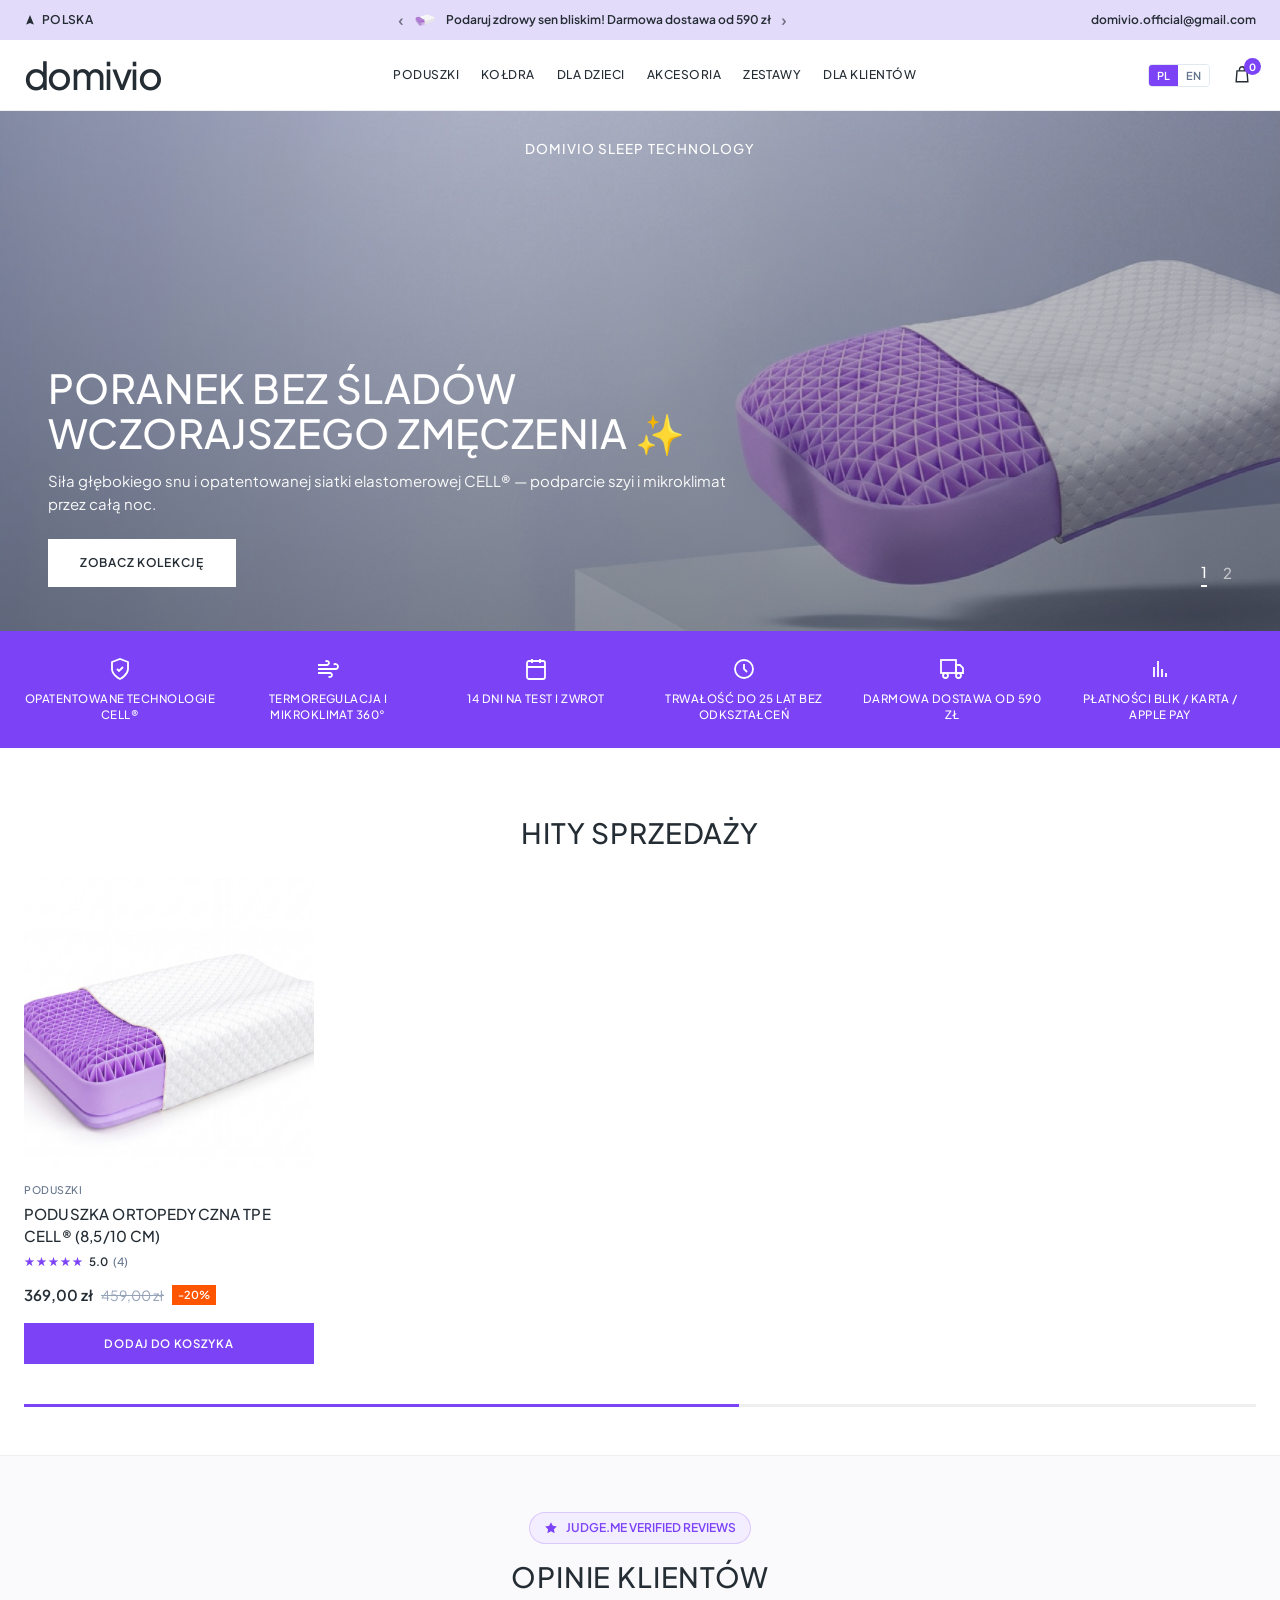
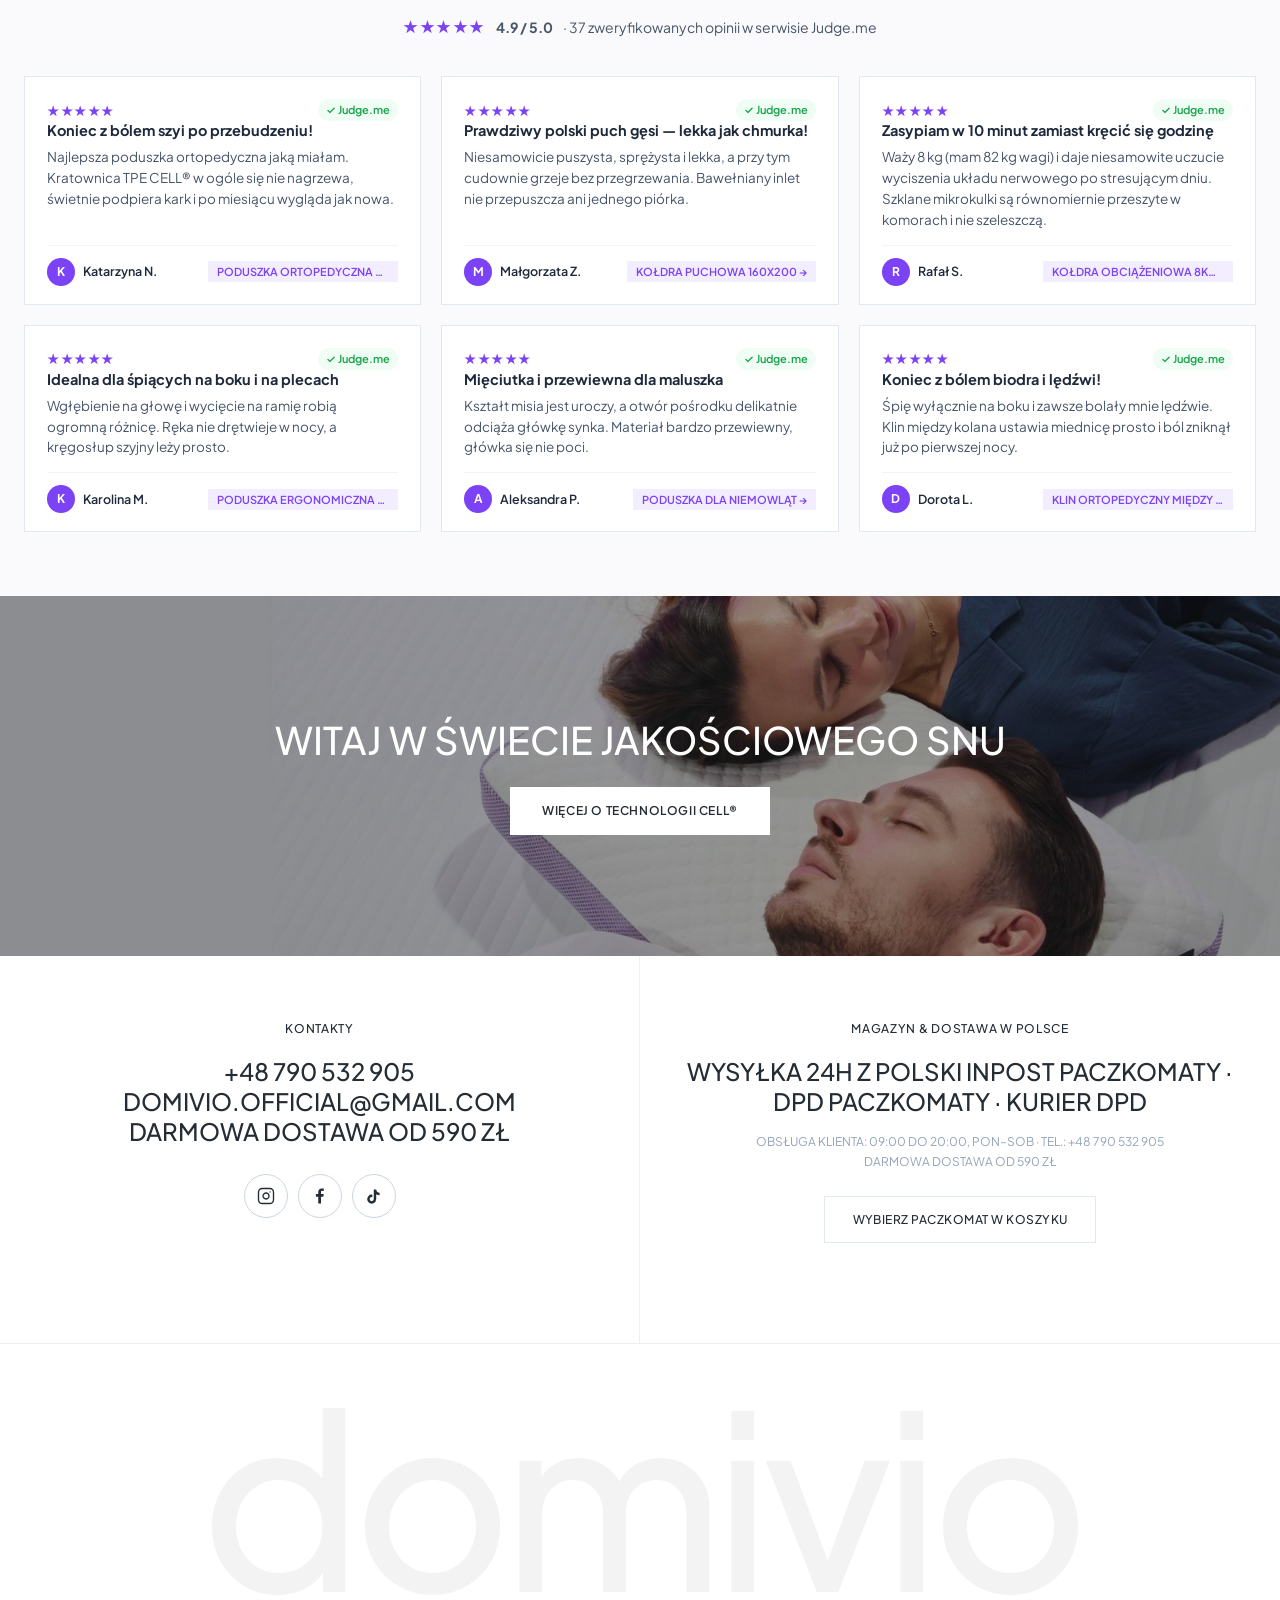
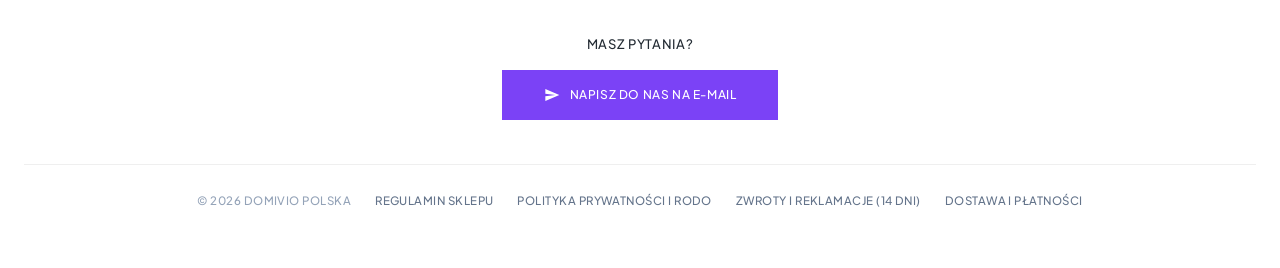
==== commit 1131d05a: "Add Judge.me verified reviews on homepage, product cards, and under products" ====
--- a/index.html
+++ b/index.html
@@ -161,6 +161,11 @@
     </div>
   </section>
 
+  <!-- 6. Judge.me Verified Customer Reviews Section -->
+  <section class="dw-jm-home-sec" id="reviews">
+    <div class="dw-container" id="homeJudgeMeReviews"></div>
+  </section>
+
   <!-- 8. Full-Width Welcome to Quality Sleep Banner -->
   <section class="dw-welcome-banner" style="background-image: url('darwin_welcome_sleep.jpg');">
     <div class="dw-welcome-banner__overlay">
--- a/styles.css
+++ b/styles.css
@@ -2345,3 +2345,374 @@
     font-size: 19px;
   }
 }
+
+/* ══════════════════════════════════════════════════════════════════════════
+   JUDGE.ME VERIFIED REVIEWS — HOMEPAGE, PRODUCT CARDS & PDP WIDGET
+   ══════════════════════════════════════════════════════════════════════════ */
+.dw-card__jm-badge {
+  display: inline-flex;
+  align-items: center;
+  gap: 5px;
+  font-size: 11.5px;
+  font-weight: 600;
+  color: #242C34;
+  margin-bottom: 4px;
+  cursor: pointer;
+}
+.dw-card__jm-stars {
+  color: #7B42F6;
+  letter-spacing: 1px;
+  font-size: 12px;
+}
+.dw-card__jm-count {
+  color: #64748B;
+  font-weight: 500;
+}
+
+/* Homepage Judge.me Section */
+.dw-jm-home-sec {
+  padding: 56px 0 64px;
+  background: #FAFAFC;
+  border-top: 1px solid #EFEFF4;
+}
+.dw-jm-home__head {
+  display: flex;
+  flex-direction: column;
+  align-items: center;
+  text-align: center;
+  gap: 12px;
+  margin-bottom: 36px;
+}
+.dw-jm-home__pill {
+  display: inline-flex;
+  align-items: center;
+  gap: 8px;
+  padding: 6px 14px;
+  background: #F3EEFF;
+  border: 1px solid rgba(123, 66, 246, 0.22);
+  border-radius: 999px;
+  font-size: 12px;
+  font-weight: 600;
+  color: #7B42F6;
+}
+.dw-jm-home__summary {
+  display: flex;
+  align-items: center;
+  justify-content: center;
+  flex-wrap: wrap;
+  gap: 10px;
+  font-size: 14px;
+  color: #475569;
+}
+.dw-jm-home__stars {
+  color: #7B42F6;
+  font-size: 17px;
+  letter-spacing: 1.5px;
+}
+.dw-jm-home__grid {
+  display: grid;
+  grid-template-columns: repeat(3, 1fr);
+  gap: 20px;
+}
+.dw-jm-card {
+  background: #FFFFFF;
+  border: 1px solid #E2E8F0;
+  padding: 22px 22px 18px;
+  display: flex;
+  flex-direction: column;
+  justify-content: space-between;
+  gap: 14px;
+  transition: border-color 0.18s, transform 0.18s;
+}
+.dw-jm-card:hover {
+  border-color: #7B42F6;
+  transform: translateY(-2px);
+}
+.dw-jm-card__top {
+  display: flex;
+  align-items: center;
+  justify-content: space-between;
+  gap: 8px;
+}
+.dw-jm-card__stars {
+  color: #7B42F6;
+  font-size: 14px;
+  letter-spacing: 1.5px;
+}
+.dw-jm-card__verified {
+  display: inline-flex;
+  align-items: center;
+  gap: 4px;
+  font-size: 11px;
+  font-weight: 600;
+  color: #16A34A;
+  background: #F0FDF4;
+  padding: 3px 8px;
+  border-radius: 999px;
+}
+.dw-jm-card__title {
+  font-size: 14.5px;
+  font-weight: 700;
+  color: #1E293B;
+  margin-bottom: 6px;
+  line-height: 1.35;
+}
+.dw-jm-card__body {
+  font-size: 13.5px;
+  line-height: 1.55;
+  color: #475569;
+  margin: 0;
+}
+.dw-jm-card__foot {
+  display: flex;
+  align-items: center;
+  justify-content: space-between;
+  gap: 10px;
+  padding-top: 12px;
+  border-top: 1px solid #F1F5F9;
+}
+.dw-jm-card__author {
+  display: flex;
+  align-items: center;
+  gap: 8px;
+  font-size: 12.5px;
+  font-weight: 600;
+  color: #1E293B;
+}
+.dw-jm-card__avatar {
+  width: 28px;
+  height: 28px;
+  border-radius: 50%;
+  background: #7B42F6;
+  color: #FFFFFF;
+  display: inline-flex;
+  align-items: center;
+  justify-content: center;
+  font-size: 12px;
+  font-weight: 700;
+}
+.dw-jm-card__prod-link {
+  font-size: 11px;
+  font-weight: 600;
+  color: #7B42F6;
+  background: #F3EEFF;
+  padding: 4px 9px;
+  border: none;
+  cursor: pointer;
+  text-align: right;
+  max-width: 190px;
+  white-space: nowrap;
+  overflow: hidden;
+  text-overflow: ellipsis;
+}
+.dw-jm-card__prod-link:hover {
+  background: #7B42F6;
+  color: #FFFFFF;
+}
+
+/* PDP Top Rating Summary Link */
+.dw-pdp__jm-inline {
+  display: inline-flex;
+  align-items: center;
+  gap: 8px;
+  margin: 4px 0 12px;
+  cursor: pointer;
+  font-size: 13px;
+  color: #475569;
+}
+.dw-pdp__jm-inline:hover {
+  color: #7B42F6;
+}
+.dw-pdp__jm-inline-stars {
+  color: #7B42F6;
+  font-size: 15px;
+  letter-spacing: 1px;
+}
+
+/* PDP Full Judge.me Widget Section Under Product */
+.dw-jm-pdp {
+  margin-top: 56px;
+  padding-top: 44px;
+  border-top: 1px solid #E2E8F0;
+}
+.dw-jm-pdp__header {
+  display: grid;
+  grid-template-columns: 1fr 1.2fr auto;
+  gap: 32px;
+  align-items: center;
+  background: #FAFAFC;
+  border: 1px solid #E2E8F0;
+  padding: 28px 32px;
+  margin-bottom: 28px;
+}
+.dw-jm-pdp__score-box {
+  display: flex;
+  flex-direction: column;
+  gap: 6px;
+}
+.dw-jm-pdp__badge {
+  display: inline-flex;
+  align-items: center;
+  gap: 6px;
+  font-size: 11px;
+  font-weight: 700;
+  text-transform: uppercase;
+  letter-spacing: 0.05em;
+  color: #7B42F6;
+}
+.dw-jm-pdp__score-row {
+  display: flex;
+  align-items: baseline;
+  gap: 10px;
+}
+.dw-jm-pdp__score-num {
+  font-size: 36px;
+  font-weight: 800;
+  color: #1E293B;
+  line-height: 1;
+}
+.dw-jm-pdp__score-stars {
+  color: #7B42F6;
+  font-size: 20px;
+  letter-spacing: 2px;
+}
+.dw-jm-pdp__score-sub {
+  font-size: 13px;
+  color: #64748B;
+}
+.dw-jm-pdp__bars {
+  display: flex;
+  flex-direction: column;
+  gap: 6px;
+}
+.dw-jm-pdp__bar-row {
+  display: grid;
+  grid-template-columns: 48px 1fr 36px;
+  align-items: center;
+  gap: 10px;
+  font-size: 12px;
+  color: #475569;
+}
+.dw-jm-pdp__bar-track {
+  height: 8px;
+  background: #E2E8F0;
+  overflow: hidden;
+}
+.dw-jm-pdp__bar-fill {
+  height: 100%;
+  background: #7B42F6;
+}
+.dw-jm-pdp__write-btn {
+  background: #7B42F6;
+  color: #FFFFFF;
+  border: none;
+  padding: 14px 24px;
+  font-size: 12.5px;
+  font-weight: 700;
+  letter-spacing: 0.05em;
+  text-transform: uppercase;
+  cursor: pointer;
+  white-space: nowrap;
+  transition: opacity 0.15s;
+}
+.dw-jm-pdp__write-btn:hover {
+  opacity: 0.9;
+}
+
+/* Judge.me Write Review Form */
+.dw-jm-form-wrap {
+  background: #FFFFFF;
+  border: 1px solid #7B42F6;
+  padding: 28px;
+  margin-bottom: 28px;
+  display: none;
+}
+.dw-jm-form-wrap.is-open {
+  display: block;
+}
+.dw-jm-form__title {
+  font-size: 16px;
+  font-weight: 700;
+  color: #1E293B;
+  margin-bottom: 16px;
+  text-transform: uppercase;
+}
+.dw-jm-form__grid {
+  display: grid;
+  grid-template-columns: 1fr 1fr;
+  gap: 14px;
+  margin-bottom: 14px;
+}
+.dw-jm-form__field {
+  display: flex;
+  flex-direction: column;
+  gap: 6px;
+  margin-bottom: 14px;
+}
+.dw-jm-form__field label {
+  font-size: 12px;
+  font-weight: 600;
+  color: #334155;
+}
+.dw-jm-form__field input,
+.dw-jm-form__field textarea {
+  border: 1px solid #CBD5E1;
+  padding: 11px 13px;
+  font-size: 13.5px;
+  font-family: inherit;
+  color: #1E293B;
+  outline: none;
+}
+.dw-jm-form__field input:focus,
+.dw-jm-form__field textarea:focus {
+  border-color: #7B42F6;
+}
+.dw-jm-form__stars-pick {
+  display: inline-flex;
+  gap: 6px;
+}
+.dw-jm-form__star-btn {
+  background: none;
+  border: none;
+  font-size: 24px;
+  color: #CBD5E1;
+  cursor: pointer;
+  padding: 0;
+  line-height: 1;
+}
+.dw-jm-form__star-btn.is-on {
+  color: #7B42F6;
+}
+.dw-jm-form__submit {
+  background: #7B42F6;
+  color: #FFFFFF;
+  border: none;
+  padding: 13px 26px;
+  font-size: 12.5px;
+  font-weight: 700;
+  letter-spacing: 0.05em;
+  text-transform: uppercase;
+  cursor: pointer;
+}
+.dw-jm-pdp__list {
+  display: grid;
+  grid-template-columns: repeat(2, 1fr);
+  gap: 18px;
+}
+
+@media (max-width: 960px) {
+  .dw-jm-home__grid {
+    grid-template-columns: 1fr;
+  }
+  .dw-jm-pdp__header {
+    grid-template-columns: 1fr;
+    gap: 20px;
+    padding: 20px;
+  }
+  .dw-jm-pdp__list {
+    grid-template-columns: 1fr;
+  }
+  .dw-jm-form__grid {
+    grid-template-columns: 1fr;
+  }
+}
